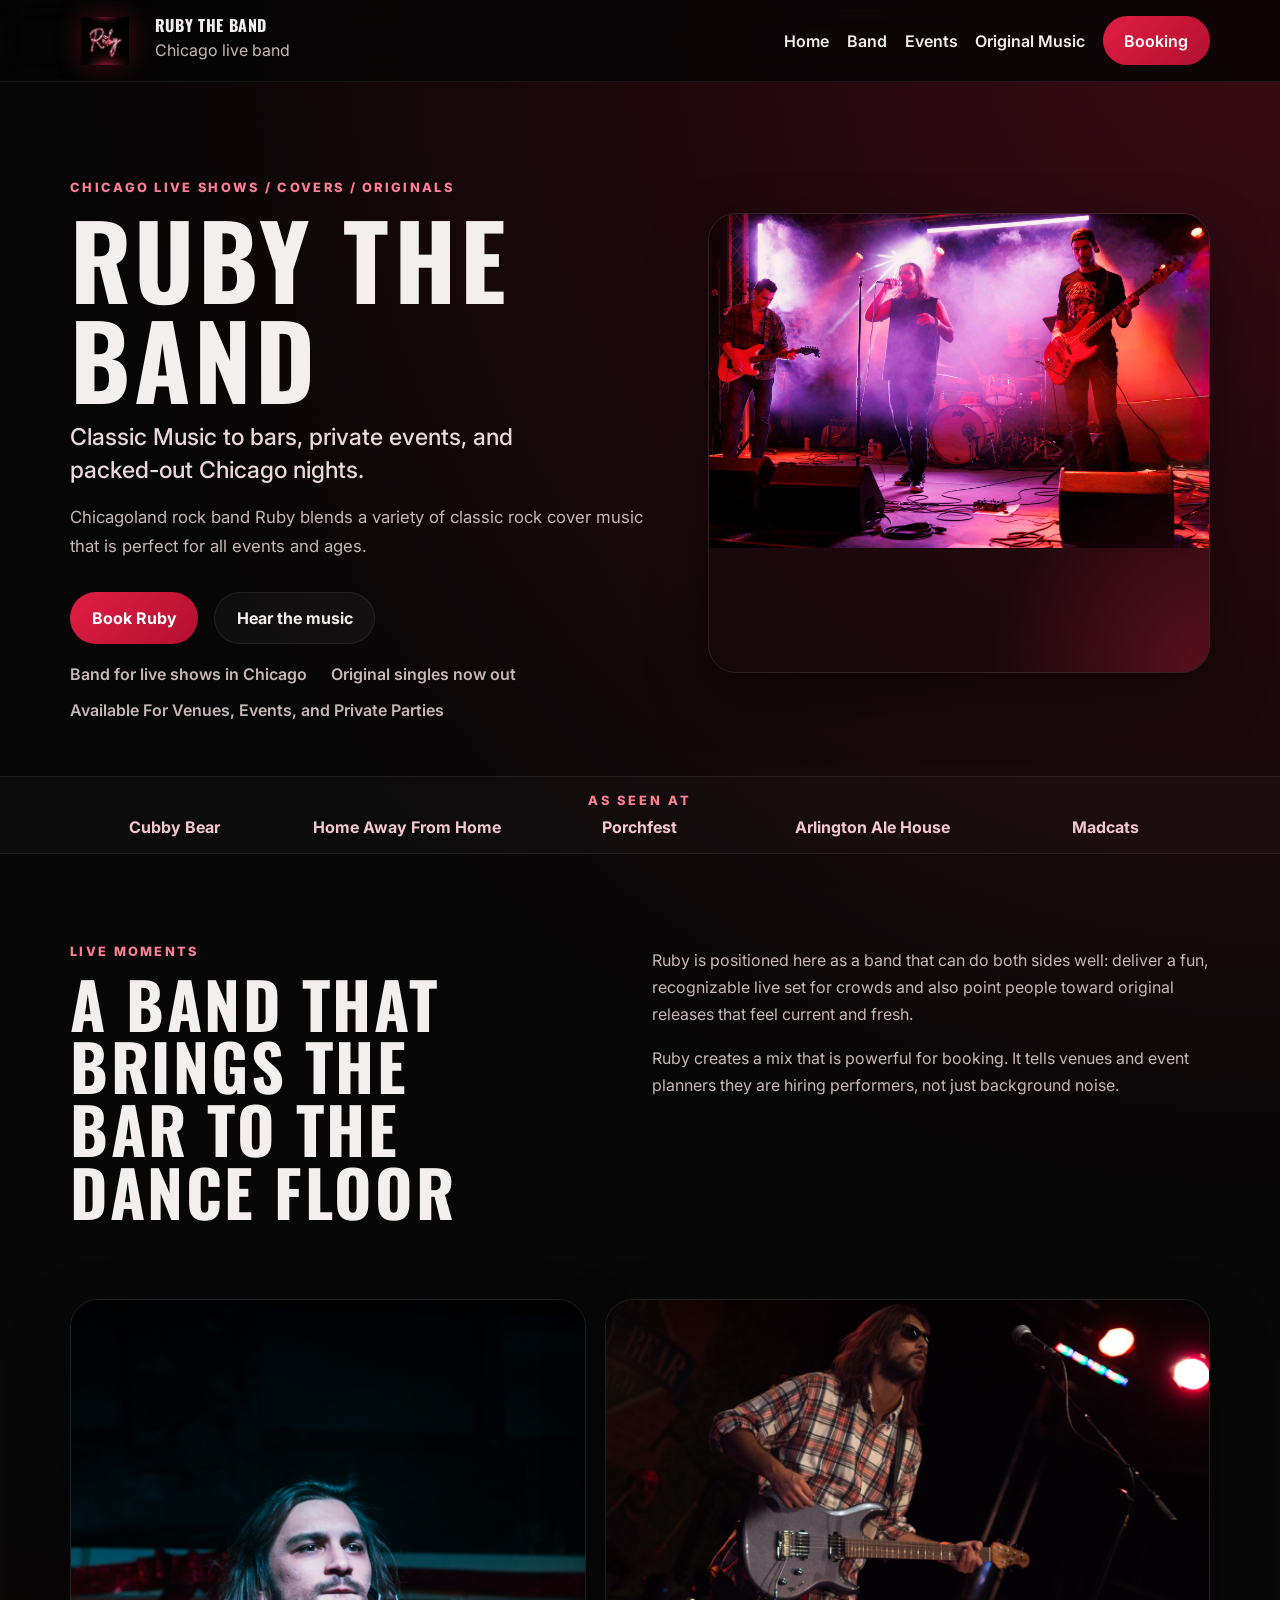
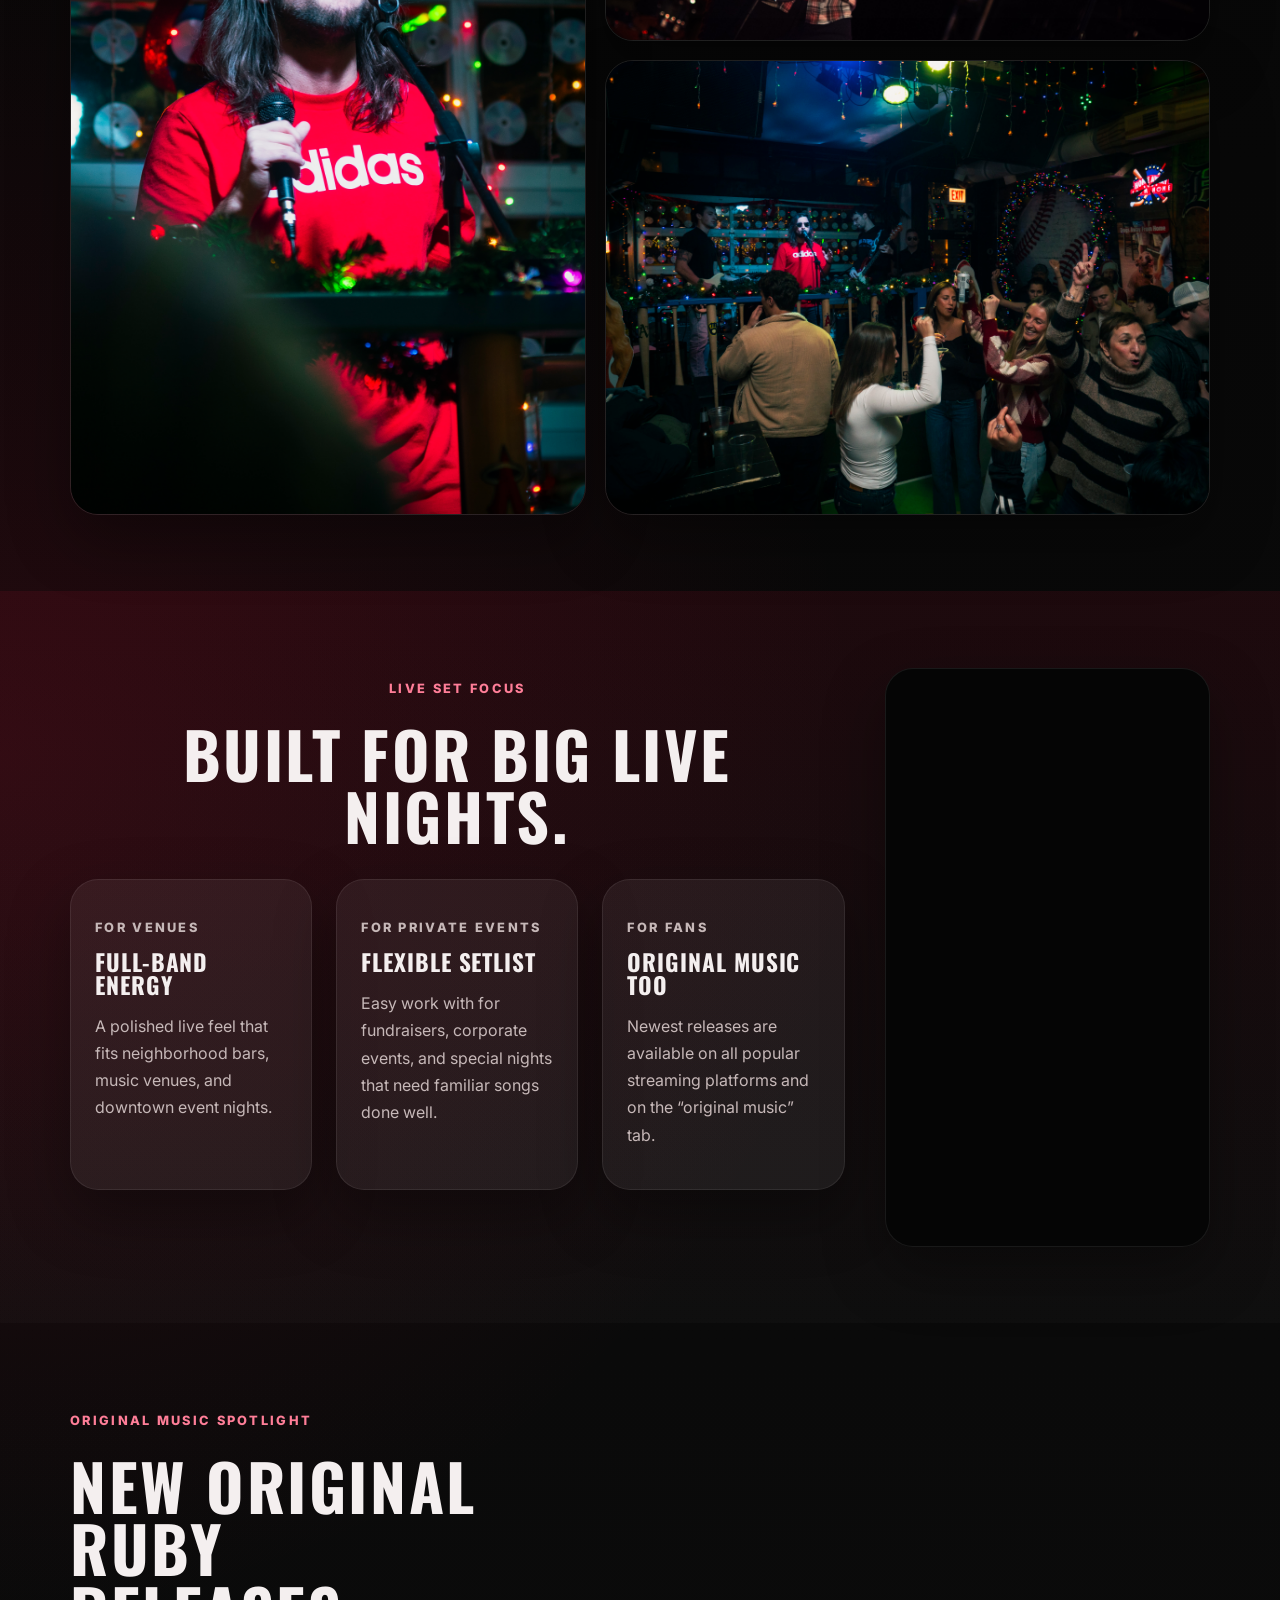
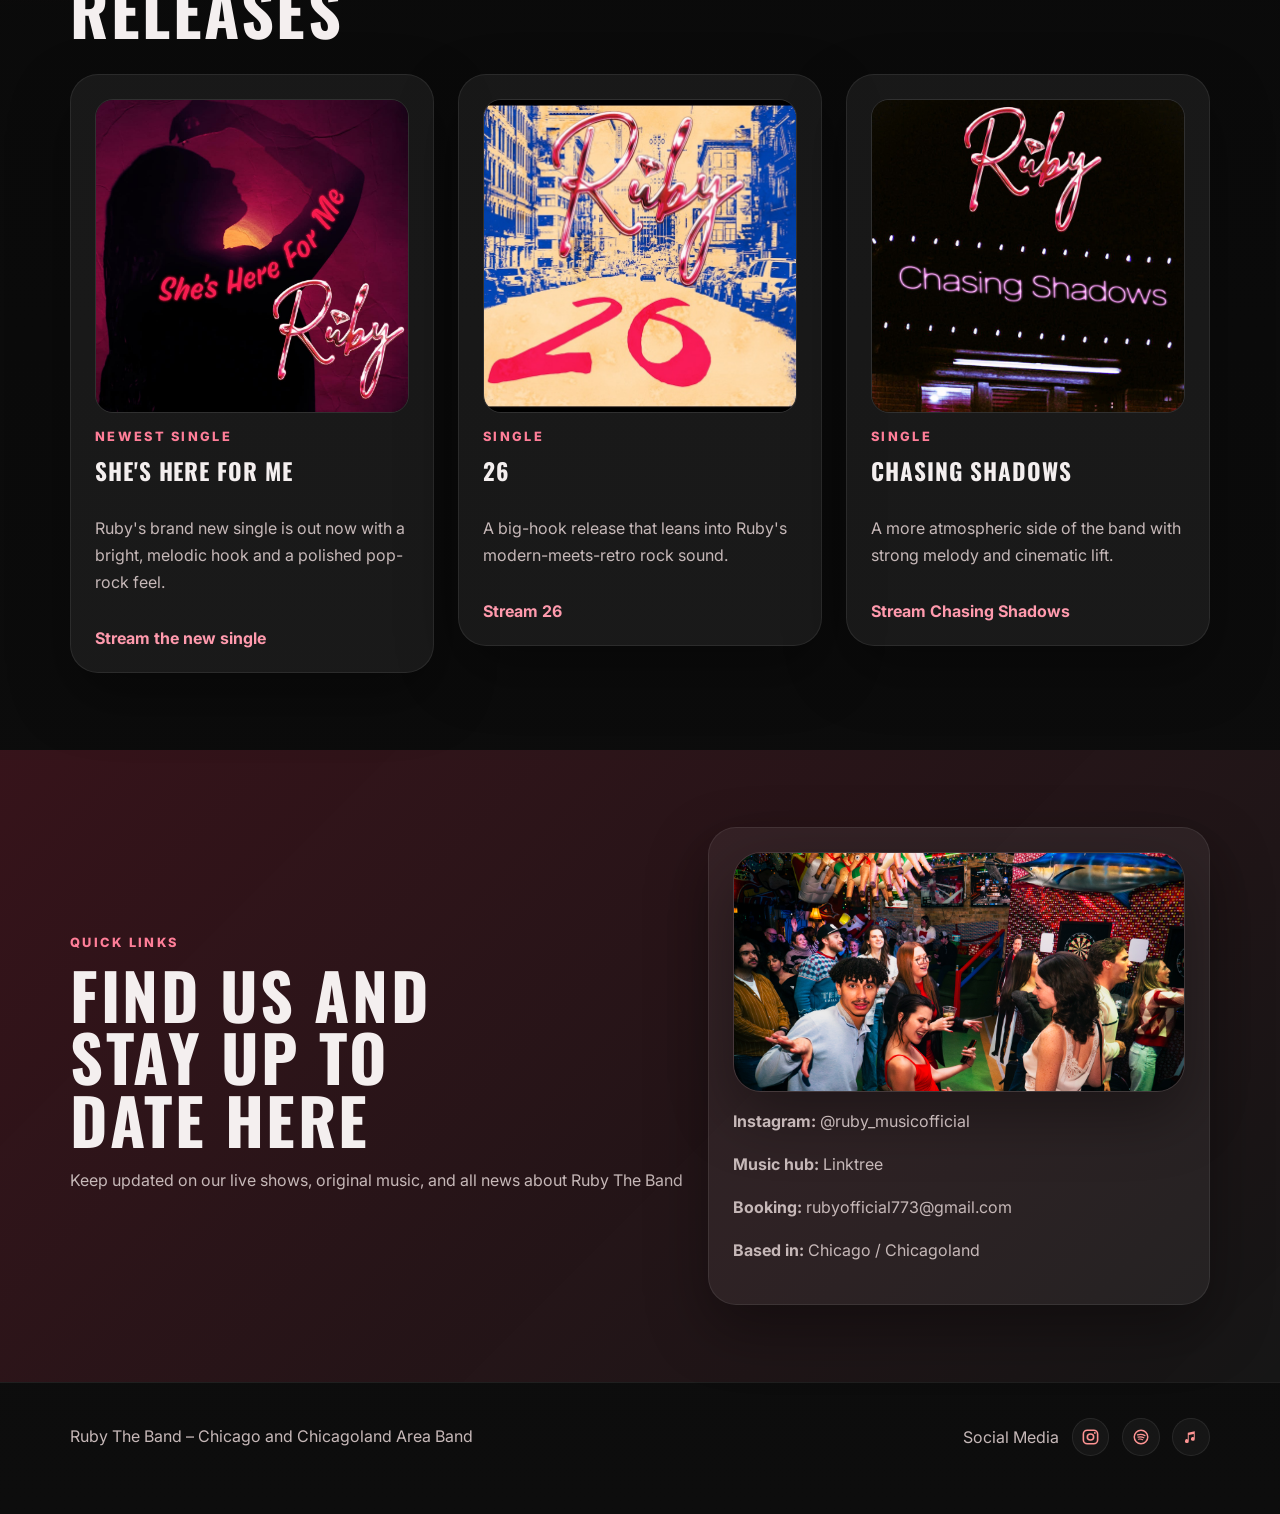
==== index.html @ 100ada88 "Add files via upload" ====
<!DOCTYPE html>
<html lang="en">
  <head>
    <meta charset="UTF-8" />
    <meta name="viewport" content="width=device-width, initial-scale=1.0" />
    <title>Ruby | Chicago Band + Original Music</title>
    <meta
      name="description"
      content="Ruby is a Chicagoland rock band bringing high-energy cover sets, original music, and live shows across Chicago."
    />
    <link rel="preconnect" href="https://fonts.googleapis.com" />
    <link rel="preconnect" href="https://fonts.gstatic.com" crossorigin />
    <link
      href="https://fonts.googleapis.com/css2?family=Oswald:wght@400;500;600;700&family=Inter:wght@400;500;600;700;800&display=swap"
      rel="stylesheet"
    />
    <link rel="stylesheet" href="styles.css" />
  </head>
  <body>
    <header class="site-header">
      <div class="container nav-wrap">
        <a class="brand" href="index.html">
          <img class="brand-logo" src="assets/ruby-neon-logo.jpg" alt="Ruby logo" />
          <span class="brand-copy">
            <strong>RUBY THE BAND</strong>
            <span>Chicago live band</span>
          </span>
        </a>
        <nav class="nav">
          <a href="index.html">Home</a>
          <a href="band.html">Band</a>
          <a href="events.html">Events</a>
          <a href="music.html">Original Music</a>
          <a class="nav-cta" href="booking.html">Booking</a>
        </nav>
      </div>
    </header>

    <main>
      <section class="hero">
        <div class="container hero-grid">
          <div class="hero-copy">
            <p class="eyebrow">Chicago live shows / covers / originals</p>
            <h1>Ruby The Band</h1>
            <p class="hero-subtitle">
              Classic Music to bars, private events, and packed-out Chicago nights.
            </p>
            <p class="hero-text">
              Chicagoland rock band Ruby blends a variety of classic rock cover
              music that is perfect for all events and ages.
            </p>
            <div class="hero-actions">
              <a class="button button-primary" href="booking.html">Book Ruby</a>
              <a class="button button-secondary" href="music.html">Hear the music</a>
            </div>
            <ul class="hero-points">
              <li>Band for live shows in Chicago</li>
              <li>Original singles now out</li>
              <li>Available For Venues, Events, and Private Parties</li>
            </ul>
          </div>

          <div class="hero-visual">
            <figure class="photo-frame glow-card hero-photo">
              <img
                class="crop-new-hero"
                src="assets/ruby-hero-live.jpg"
                alt="Ruby performing live under stage lights"
              />
            </figure>
          </div>
        </div>
      </section>

      <section class="venue-strip">
        <div class="container venue-strip-inner">
          <p class="venue-label">As Seen At</p>
          <div class="venue-items">
            <span>Cubby Bear</span>
            <span>Home Away From Home</span>
            <span>Porchfest</span>
            <span>Arlington Ale House</span>
            <span>Madcats</span>
          </div>
        </div>
      </section>

      <section class="section">
        <div class="container split-layout">
          <div>
            <p class="section-kicker">Live moments</p>
            <h2>A Band That Brings The Bar To The Dance Floor</h2>
          </div>
          <div class="body-copy">
            <p>
              Ruby is positioned here as a band that can do both sides well:
              deliver a fun, recognizable live set for crowds and also point
              people toward original releases that feel current and fresh.
            </p>
            <p>
              Ruby creates a mix that is powerful for booking. It tells venues
              and event planners they are hiring performers, not just background noise.
            </p>
          </div>
        </div>
      </section>

      <section class="section photo-story-section">
        <div class="container">
          <div class="photo-story-grid">
            <figure class="story-photo story-photo-tall">
              <img
                class="crop-george"
                src="assets/xmas-george-close.jpg"
                alt="George singing live on stage"
              />
            </figure>
            <figure class="story-photo story-photo-wide">
              <img
                class="crop-new-story-wide"
                src="assets/ruby-story-wide.jpg"
                alt="Ruby guitarist and vocalist during a live set"
              />
            </figure>
            <figure class="story-photo story-photo-square">
              <img
                class="crop-crowd"
                src="assets/xmas-crowd-wide.jpg"
                alt="Crowd gathered around a Ruby show"
              />
            </figure>
          </div>
        </div>
      </section>

      <section class="section section-dark">
        <div class="container live-set-layout">
          <div class="live-set-copy">
            <div class="section-heading section-heading-wide">
              <p class="section-kicker">Live set focus</p>
              <h2>Built for big live nights.</h2>
            </div>
            <div class="card-grid three-up">
              <article class="content-card dark-card">
                <p class="card-tag">For venues</p>
                <h3>Full-band energy</h3>
                <p>
                  A polished live feel that fits neighborhood bars, music venues,
                  and downtown event nights.
                </p>
              </article>
              <article class="content-card dark-card">
                <p class="card-tag">For private events</p>
                <h3>Flexible setlist</h3>
                <p>
                  Easy work with for fundraisers, corporate events, and special
                  nights that need familiar songs done well.
                </p>
              </article>
              <article class="content-card dark-card">
                <p class="card-tag">For fans</p>
                <h3>Original music too</h3>
                <p>
                  Newest releases are available on all popular streaming platforms
                  and on the “original music” tab.
                </p>
              </article>
            </div>
          </div>
          <div class="video-embed video-embed-vertical">
            <iframe
              src="https://www.youtube.com/embed/aYZAnVYAulM"
              title="Ruby live recap"
              loading="lazy"
              allow="accelerometer; autoplay; clipboard-write; encrypted-media; gyroscope; picture-in-picture; web-share"
              allowfullscreen
            ></iframe>
          </div>
        </div>
      </section>

      <section class="section">
        <div class="container">
          <div class="section-heading left">
            <p class="section-kicker">Original music spotlight</p>
            <h2>New Original Ruby Releases</h2>
          </div>
          <div class="music-highlight">
            <article class="release-card">
              <figure class="cover-thumb">
                <img src="assets/shes-here-for-me-cover.jpg" alt="She's Here For Me single cover art" />
              </figure>
              <span class="release-label">Newest single</span>
              <h3>She's Here For Me</h3>
              <p>
                Ruby's brand new single is out now with a bright, melodic hook
                and a polished pop-rock feel.
              </p>
              <a class="text-link" href="https://linktr.ee/ruby_musicofficial">Stream the new single</a>
            </article>
            <article class="release-card">
              <figure class="cover-thumb">
                <img src="assets/cover-26.jpg" alt="26 single cover art" />
              </figure>
              <span class="release-label">Single</span>
              <h3>26</h3>
              <p>
                A big-hook release that leans into Ruby's modern-meets-retro
                rock sound.
              </p>
              <a class="text-link" href="https://distrokid.com/hyperfollow/rubytheband/26">Stream 26</a>
            </article>
            <article class="release-card">
              <figure class="cover-thumb">
                <img src="assets/cover-chasing-shadows.jpg" alt="Chasing Shadows single cover art" />
              </figure>
              <span class="release-label">Single</span>
              <h3>Chasing Shadows</h3>
              <p>
                A more atmospheric side of the band with strong melody and
                cinematic lift.
              </p>
              <a class="text-link" href="https://distrokid.com/hyperfollow/rubytheband/chasing-shadows">Stream Chasing Shadows</a>
            </article>
          </div>
        </div>
      </section>

      <section class="section section-accent">
        <div class="container contact-panel">
          <div>
            <p class="section-kicker">Quick links</p>
            <h2>Find Us and Stay Up To Date Here</h2>
            <p class="body-copy">
              Keep updated on our live shows, original music, and all news about Ruby The Band
            </p>
          </div>
          <div class="contact-card">
            <figure class="booking-photo">
              <img
                class="crop-dancefloor"
                src="assets/xmas-dancefloor.jpg"
                alt="Audience dancing during a Ruby performance"
              />
            </figure>
            <p><strong>Instagram:</strong> <a href="https://www.instagram.com/ruby_musicofficial/">@ruby_musicofficial</a></p>
            <p><strong>Music hub:</strong> <a href="https://linktr.ee/ruby_musicofficial?utm_source=ig&utm_medium=social&utm_content=link_in_bio&fbclid=PAZXh0bgNhZW0CMTEAc3J0YwZhcHBfaWQPOTM2NjE5NzQzMzkyNDU5AAGn7eUY6UHFagSxosiYsjMJNR8XaRiUwUf61az2jb8xFYWE1bU_hHh9o83AXHU_aem_PAlkMFwTDPGG2K6bHQaBCQ">Linktree</a></p>
            <p><strong>Booking:</strong> <a href="mailto:rubyofficial773@gmail.com">rubyofficial773@gmail.com</a></p>
            <p><strong>Based in:</strong> Chicago / Chicagoland</p>
          </div>
        </div>
      </section>
    </main>

    <footer class="site-footer">
      <div class="container footer-wrap">
        <p>Ruby The Band – Chicago and Chicagoland Area Band</p>
        <div class="footer-actions">
          <span class="footer-label">Social Media</span>
          <div class="social-links" aria-label="Ruby social links">
            <a class="social-icon" href="https://www.instagram.com/ruby_musicofficial/" aria-label="Ruby on Instagram"><img src="assets/icon-instagram.svg" alt="" /></a>
            <a class="social-icon" href="https://open.spotify.com/artist/1HHAJYdMEJ4v4BZRn0Z1Zh?si=r0VMcbjvRiWYTQFVPjKRUA&nd=1&dlsi=e5f6a95f36f54944" aria-label="Ruby on Spotify"><img src="assets/icon-spotify.svg" alt="" /></a>
            <a class="social-icon" href="https://music.apple.com/us/artist/ruby-the-band/1880221664" aria-label="Ruby on Apple Music"><img src="assets/icon-apple-music.svg" alt="" /></a>
          </div>
        </div>
      </div>
    </footer>
  </body>
</html>
---- styles.css ----
:root {
  --bg: #090909;
  --bg-soft: #141414;
  --panel: rgba(255, 255, 255, 0.06);
  --panel-strong: rgba(255, 255, 255, 0.1);
  --text: #f4efef;
  --muted: #c6b8b8;
  --ruby: #b2102f;
  --ruby-bright: #e01d44;
  --line: rgba(255, 255, 255, 0.08);
  --shadow: 0 24px 60px rgba(0, 0, 0, 0.35);
  --radius-lg: 28px;
  --radius-md: 18px;
  --container: 1140px;
}

* {
  box-sizing: border-box;
}

html {
  scroll-behavior: smooth;
}

body {
  margin: 0;
  font-family: "Inter", sans-serif;
  color: var(--text);
  background:
    radial-gradient(circle at top right, rgba(224, 29, 68, 0.24), transparent 25%),
    radial-gradient(circle at left center, rgba(178, 16, 47, 0.16), transparent 32%),
    linear-gradient(180deg, #050505 0%, #0d0d0d 100%);
}

a {
  color: inherit;
  text-decoration: none;
}

.container {
  width: min(calc(100% - 2rem), var(--container));
  margin: 0 auto;
}

.site-header {
  position: sticky;
  top: 0;
  z-index: 10;
  backdrop-filter: blur(16px);
  background: rgba(5, 5, 5, 0.78);
  border-bottom: 1px solid var(--line);
}

.nav-wrap,
.footer-wrap,
.hero-grid,
.page-hero-grid,
.venue-strip-inner,
.venue-items,
.split-layout,
.card-grid,
.contact-panel,
.member-grid,
.booking-grid,
.release-grid,
.events-header,
.music-highlight {
  display: grid;
  gap: 1.5rem;
}

.nav-wrap {
  grid-template-columns: 1fr auto;
  align-items: center;
  padding: 1rem 0;
}

.brand {
  display: inline-flex;
  align-items: center;
  gap: 0.9rem;
}

.brand-logo {
  width: 4.4rem;
  height: 3rem;
  object-fit: contain;
  filter: drop-shadow(0 0 12px rgba(224, 29, 68, 0.3));
}

.brand-copy {
  display: inline-flex;
  flex-direction: column;
  line-height: 1;
  gap: 0.25rem;
}

.brand-copy strong,
h1,
h2,
h3 {
  font-family: "Oswald", sans-serif;
  text-transform: uppercase;
  letter-spacing: 0.04em;
}

.brand-copy span:last-child,
.hero-text,
.body-copy,
.content-card p,
.release-card p,
.release-panel p,
.member-card p,
.booking-card p,
.contact-card p,
.events-note,
.loading-note,
.event-time,
.event-card p,
.footer-wrap p {
  color: var(--muted);
  line-height: 1.7;
}

.nav {
  display: flex;
  align-items: center;
  gap: 1.1rem;
  flex-wrap: wrap;
  justify-content: flex-end;
}

.nav a {
  font-weight: 600;
}

.button,
.nav-cta {
  display: inline-flex;
  align-items: center;
  justify-content: center;
  padding: 0.92rem 1.35rem;
  border-radius: 999px;
  font-weight: 700;
}

.button-primary,
.nav-cta {
  background: linear-gradient(135deg, var(--ruby-bright), var(--ruby));
  color: white;
}

.button-secondary {
  border: 1px solid var(--line);
  background: rgba(255, 255, 255, 0.04);
}

.button-block {
  width: 100%;
}

.hero,
.page-hero {
  padding: 5.3rem 0 3.5rem;
}

.hero-grid {
  grid-template-columns: 1.1fr 0.9fr;
  align-items: center;
}

.page-hero-grid {
  grid-template-columns: 1fr 0.82fr;
  align-items: center;
}

.eyebrow,
.section-kicker,
.card-tag,
.release-label {
  text-transform: uppercase;
  letter-spacing: 0.18em;
  color: #ff7e98;
  font-weight: 800;
  font-size: 0.8rem;
}

h1,
h2,
h3 {
  margin: 0;
  line-height: 0.98;
}

h1 {
  font-size: clamp(3.5rem, 8vw, 6.7rem);
  max-width: 11ch;
}

h2 {
  font-size: clamp(2.4rem, 5vw, 4rem);
  max-width: 12ch;
}

h3 {
  font-size: 1.45rem;
}

.hero-text {
  max-width: 54ch;
  font-size: 1.05rem;
}

.hero-text.narrow {
  max-width: 45rem;
}

.hero-subtitle {
  margin: 0.8rem 0 0;
  max-width: 28rem;
  color: #e9d9dc;
  font-size: clamp(1.05rem, 2vw, 1.45rem);
  line-height: 1.4;
  text-transform: none;
  letter-spacing: 0;
  font-weight: 500;
}

.hero-actions,
.button-row {
  display: flex;
  gap: 1rem;
  flex-wrap: wrap;
  margin: 2rem 0 1.25rem;
}

.hero-points {
  list-style: none;
  padding: 0;
  margin: 0;
  display: flex;
  flex-wrap: wrap;
  gap: 1rem 1.5rem;
  color: var(--muted);
  font-weight: 600;
}

.hero-visual,
.glow-card,
.image-card,
.content-card,
.release-card,
.release-panel,
.video-placeholder,
.contact-card,
.member-card,
.booking-card,
.event-card,
.cover-art {
  border-radius: var(--radius-lg);
}

.image-card,
.video-placeholder,
.member-photo,
.cover-art {
  display: grid;
  place-items: center;
  text-align: center;
  background:
    linear-gradient(135deg, rgba(224, 29, 68, 0.28), rgba(255, 255, 255, 0.04)),
    rgba(255, 255, 255, 0.05);
  border: 1px solid rgba(255, 255, 255, 0.1);
  box-shadow: var(--shadow);
}

.glow-card {
  min-height: 460px;
  position: relative;
  overflow: hidden;
}

.glow-card::before {
  content: "";
  position: absolute;
  inset: 0;
  background:
    linear-gradient(160deg, rgba(224, 29, 68, 0.1), transparent 40%),
    radial-gradient(circle at bottom right, rgba(224, 29, 68, 0.3), transparent 32%);
}

.image-card p,
.video-placeholder p,
.member-photo,
.cover-art {
  font-family: "Oswald", sans-serif;
  font-size: 1.5rem;
  text-transform: uppercase;
  letter-spacing: 0.08em;
}

.image-card span,
.video-placeholder span {
  color: var(--muted);
}

.photo-frame,
.page-photo-banner,
.photo-panel,
.booking-photo,
.story-photo {
  margin: 0;
  overflow: hidden;
  border-radius: var(--radius-lg);
  border: 1px solid rgba(255, 255, 255, 0.1);
  box-shadow: var(--shadow);
}

.photo-frame img,
.page-photo-banner img,
.photo-panel img,
.booking-photo img,
.story-photo img,
.member-photo img,
.cover-art img {
  display: block;
  width: 100%;
  height: 100%;
  object-fit: cover;
}

.page-photo-banner {
  margin-top: 2rem;
  max-height: 420px;
}

.hero-photo img {
  object-position: center 28%;
}

.crop-new-hero {
  object-position: center 45%;
}

.page-hero-photo {
  min-height: 390px;
}

.crop-events-hero {
  object-position: center 46%;
}

.crop-music-hero {
  object-position: center 45%;
}

.venue-strip {
  border-top: 1px solid var(--line);
  border-bottom: 1px solid var(--line);
  background: rgba(255, 255, 255, 0.02);
}

.venue-strip-inner {
  padding: 1rem 0;
  gap: 0.6rem;
}

.venue-label {
  margin: 0;
  text-align: center;
  text-transform: uppercase;
  letter-spacing: 0.22em;
  color: #ff7e98;
  font-size: 0.8rem;
  font-weight: 800;
}

.venue-items {
  grid-template-columns: repeat(5, 1fr);
  text-align: center;
  color: #f2c7cf;
  font-weight: 700;
}

.section {
  padding: 4.8rem 0;
}

.photo-story-section {
  padding-top: 0;
}

.split-layout {
  grid-template-columns: 1fr 1fr;
  align-items: start;
}

.section-dark {
  background: linear-gradient(180deg, rgba(178, 16, 47, 0.12), rgba(255, 255, 255, 0.02));
}

.section-accent {
  background:
    linear-gradient(135deg, rgba(224, 29, 68, 0.18), rgba(255, 255, 255, 0.02)),
    #111;
}

.section-heading {
  display: grid;
  gap: 0.8rem;
  margin-bottom: 2rem;
  justify-items: center;
  text-align: center;
}

.section-heading.left {
  justify-items: start;
  text-align: left;
}

.section-heading-wide h2 {
  max-width: none;
}

.content-card,
.release-card,
.release-panel,
.contact-card,
.member-card,
.booking-card,
.event-card {
  background: var(--panel);
  border: 1px solid var(--line);
  box-shadow: var(--shadow);
  padding: 1.5rem;
}

.three-up {
  grid-template-columns: repeat(3, minmax(0, 1fr));
}

.music-highlight,
.booking-grid {
  grid-template-columns: 1fr 1fr;
  align-items: start;
}

.release-card,
.release-panel {
  display: grid;
  gap: 1rem;
}

.music-highlight {
  grid-template-columns: repeat(3, minmax(0, 1fr));
}

.photo-story-grid {
  display: grid;
  grid-template-columns: 0.92fr 1.08fr;
  gap: 1.2rem;
}

.story-photo-tall {
  grid-row: span 2;
  min-height: 640px;
}

.story-photo-wide {
  min-height: 300px;
}

.story-photo-square {
  min-height: 320px;
}

.video-placeholder {
  min-height: 100%;
  padding: 2rem;
}

.video-placeholder.large {
  min-height: 300px;
}

.text-link {
  color: #ff9aad;
  font-weight: 700;
}

.member-social {
  align-self: start;
}

.cover-thumb {
  margin: 0;
  overflow: hidden;
  border-radius: var(--radius-md);
  border: 1px solid rgba(255, 255, 255, 0.1);
}

.cover-thumb img {
  display: block;
  width: 100%;
  aspect-ratio: 1 / 1;
  object-fit: cover;
}

.crop-george {
  object-position: center 18%;
}

.crop-band {
  object-position: center 42%;
}

.crop-crowd {
  object-position: center 46%;
}

.crop-dancefloor {
  object-position: center 54%;
}

.crop-new-story-wide {
  object-position: center 42%;
}

.crop-new-band-banner {
  object-position: center 45%;
}

.crop-new-music-video {
  object-position: center 44%;
}

.crop-new-booking {
  object-position: center 48%;
}

.contact-panel {
  grid-template-columns: 1.1fr 0.9fr;
  align-items: center;
}

.member-grid {
  grid-template-columns: repeat(3, minmax(0, 1fr));
}

.member-card {
  display: grid;
  gap: 1rem;
}

.member-photo {
  aspect-ratio: 4 / 3;
  min-height: auto;
  color: white;
  overflow: hidden;
}

.member-photo img {
  object-position: center 22%;
}

.member-card-ani .member-photo img {
  object-position: center 38%;
}

.member-photo span {
  padding: 1rem;
}

.member-role {
  margin: 0;
  color: #ff9aad;
  font-weight: 700;
}

.additional-player-card {
  align-content: start;
  gap: 0.75rem;
}

.release-grid {
  grid-template-columns: 1fr;
}

.release-panel {
  grid-template-columns: 220px 1fr;
  align-items: center;
}

.cover-art {
  min-height: 220px;
  color: white;
  overflow: hidden;
}

.booking-photo {
  margin-bottom: 1rem;
  max-height: 240px;
}

.media-layout {
  align-items: center;
}

.events-header {
  grid-template-columns: 1fr auto;
  align-items: center;
  margin-bottom: 1.75rem;
}

.events-list {
  display: grid;
  gap: 1rem;
}

.event-card {
  display: grid;
  grid-template-columns: 180px 1fr auto;
  align-items: center;
  gap: 1.25rem;
}

.event-date {
  display: inline-flex;
  flex-direction: column;
  gap: 0.2rem;
  padding: 1rem;
  border-radius: var(--radius-md);
  background: linear-gradient(135deg, rgba(224, 29, 68, 0.18), rgba(255, 255, 255, 0.04));
  border: 1px solid var(--line);
  text-align: center;
}

.event-date strong {
  font-family: "Oswald", sans-serif;
  font-size: 2rem;
}

.event-meta h3 {
  margin-bottom: 0.35rem;
}

.event-time {
  margin: 0.2rem 0;
  font-weight: 800;
  color: #f2c7cf;
}

.loading-note {
  margin: 0;
}

[hidden] {
  display: none !important;
}

.booking-copy {
  display: grid;
  gap: 1rem;
}

.check-grid {
  display: grid;
  grid-template-columns: repeat(2, minmax(0, 1fr));
  gap: 0.9rem;
}

.check-grid p {
  margin: 0;
  padding: 1rem 1.1rem;
  border-radius: var(--radius-md);
  background: rgba(255, 255, 255, 0.04);
  border: 1px solid var(--line);
}

.site-footer {
  border-top: 1px solid var(--line);
  padding: 1.5rem 0 3rem;
}

.footer-wrap {
  grid-template-columns: 1fr auto;
  align-items: center;
}

.footer-actions,
.social-links {
  display: flex;
  align-items: center;
  gap: 0.8rem;
}

.footer-actions {
  justify-content: flex-end;
  flex-wrap: wrap;
}

.footer-label {
  color: var(--muted);
}

.live-set-layout {
  display: grid;
  grid-template-columns: minmax(0, 1fr) minmax(220px, 0.42fr);
  gap: 2.5rem;
  align-items: start;
}

.live-set-copy {
  min-width: 0;
}

.video-embed {
  overflow: hidden;
  border: 1px solid var(--line);
  border-radius: var(--radius-lg);
  background: #050505;
  box-shadow: var(--shadow);
}

.video-embed-vertical {
  width: min(100%, 330px);
  aspect-ratio: 9 / 16;
  justify-self: end;
}

.video-embed iframe {
  display: block;
  width: 100%;
  height: 100%;
  border: 0;
}

.social-icon {
  display: inline-grid;
  place-items: center;
  width: 2.35rem;
  height: 2.35rem;
  border: 1px solid var(--line);
  border-radius: 999px;
  background: rgba(255, 255, 255, 0.04);
  color: #ff9aad;
}

.social-icon img {
  width: 1.15rem;
  height: 1.15rem;
  filter: invert(78%) sepia(26%) saturate(1700%) hue-rotate(302deg) brightness(103%) contrast(102%);
}

@media (max-width: 1024px) {
  .hero-grid,
  .page-hero-grid,
  .split-layout,
  .live-set-layout,
  .three-up,
  .music-highlight,
  .photo-story-grid,
  .contact-panel,
  .member-grid,
  .booking-grid,
  .event-card,
  .release-panel,
  .events-header {
    grid-template-columns: 1fr;
  }
}

@media (max-width: 900px) {
  .nav-wrap,
  .footer-wrap,
  .venue-items {
    grid-template-columns: 1fr;
  }

  .nav {
    justify-content: flex-start;
  }

  h1,
  h2 {
    max-width: none;
  }
}

@media (max-width: 640px) {
  .hero,
  .page-hero,
  .section {
    padding: 3.7rem 0;
  }

  .story-photo-tall,
  .story-photo-wide,
  .story-photo-square {
    min-height: 280px;
  }

  h1 {
    font-size: 3rem;
  }

  h2 {
    font-size: 2.4rem;
  }

  .check-grid {
    grid-template-columns: 1fr;
  }

  .video-embed-vertical {
    justify-self: start;
  }
}
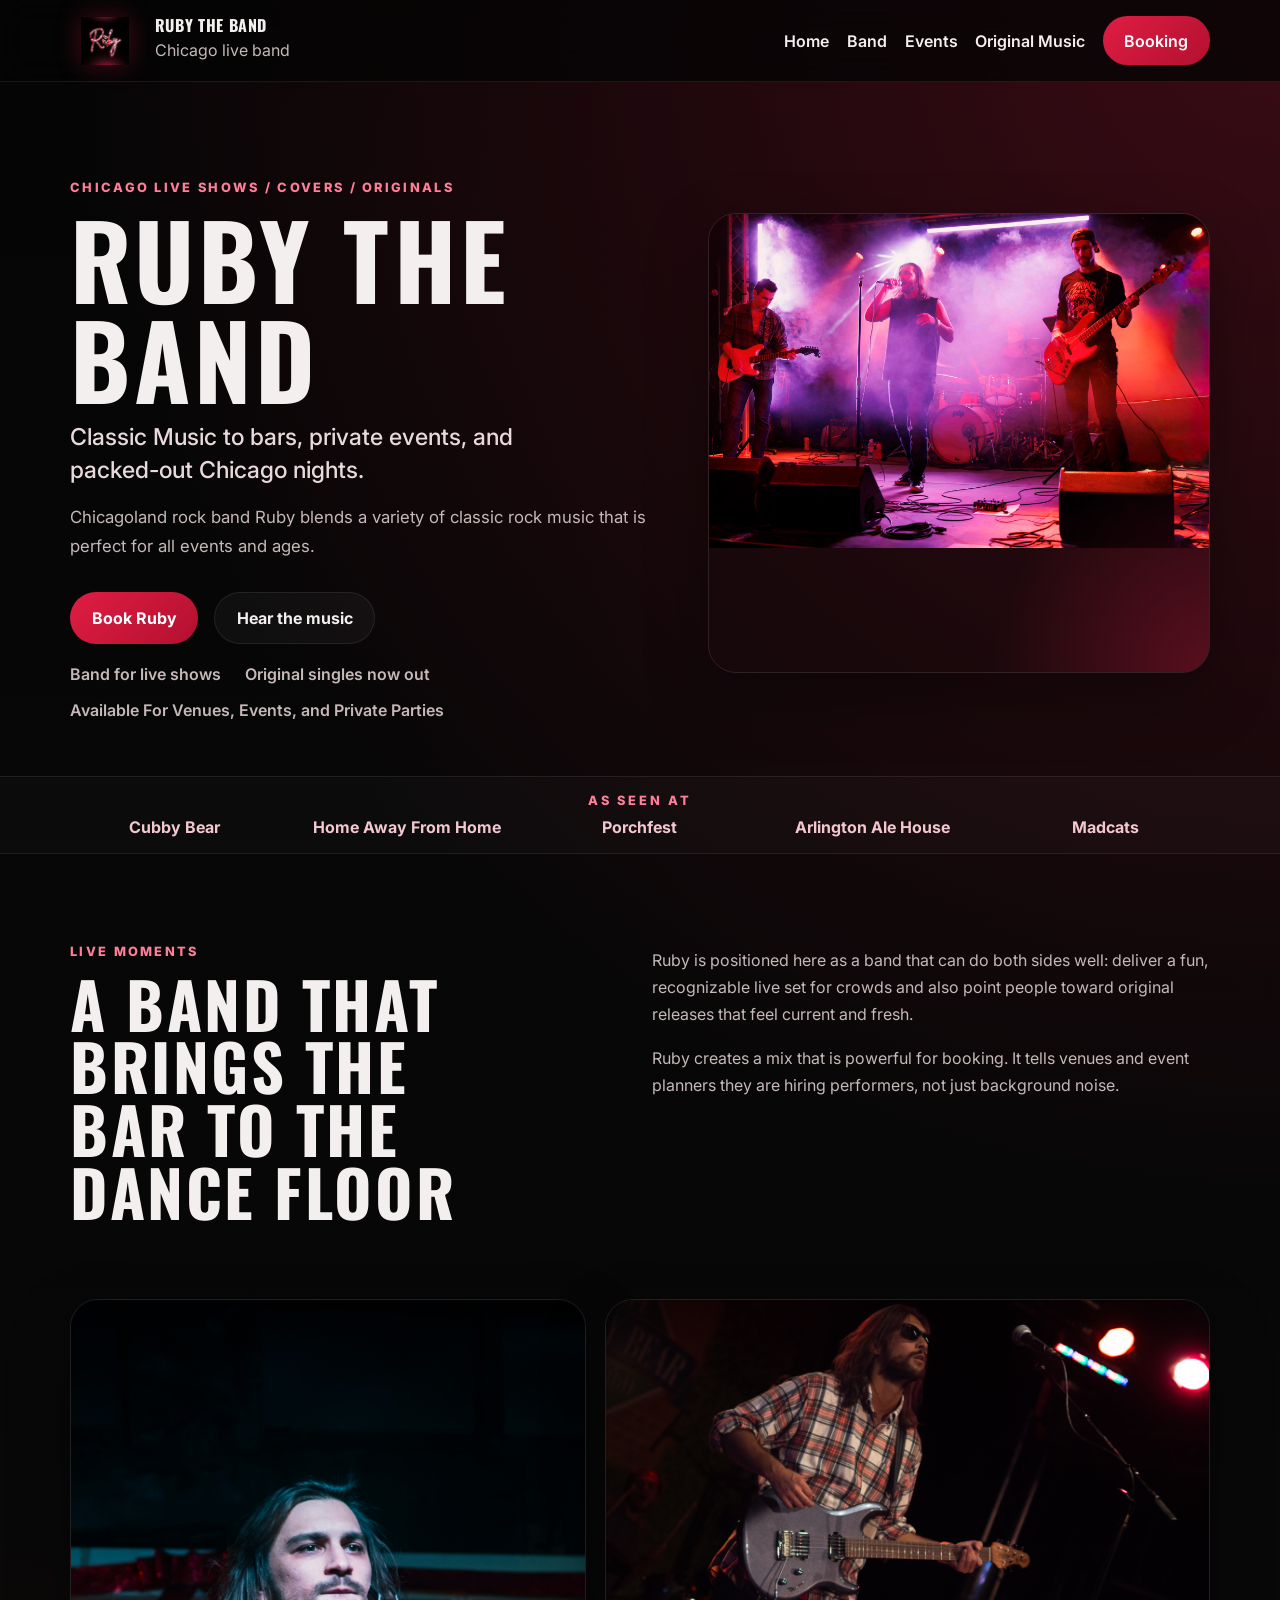
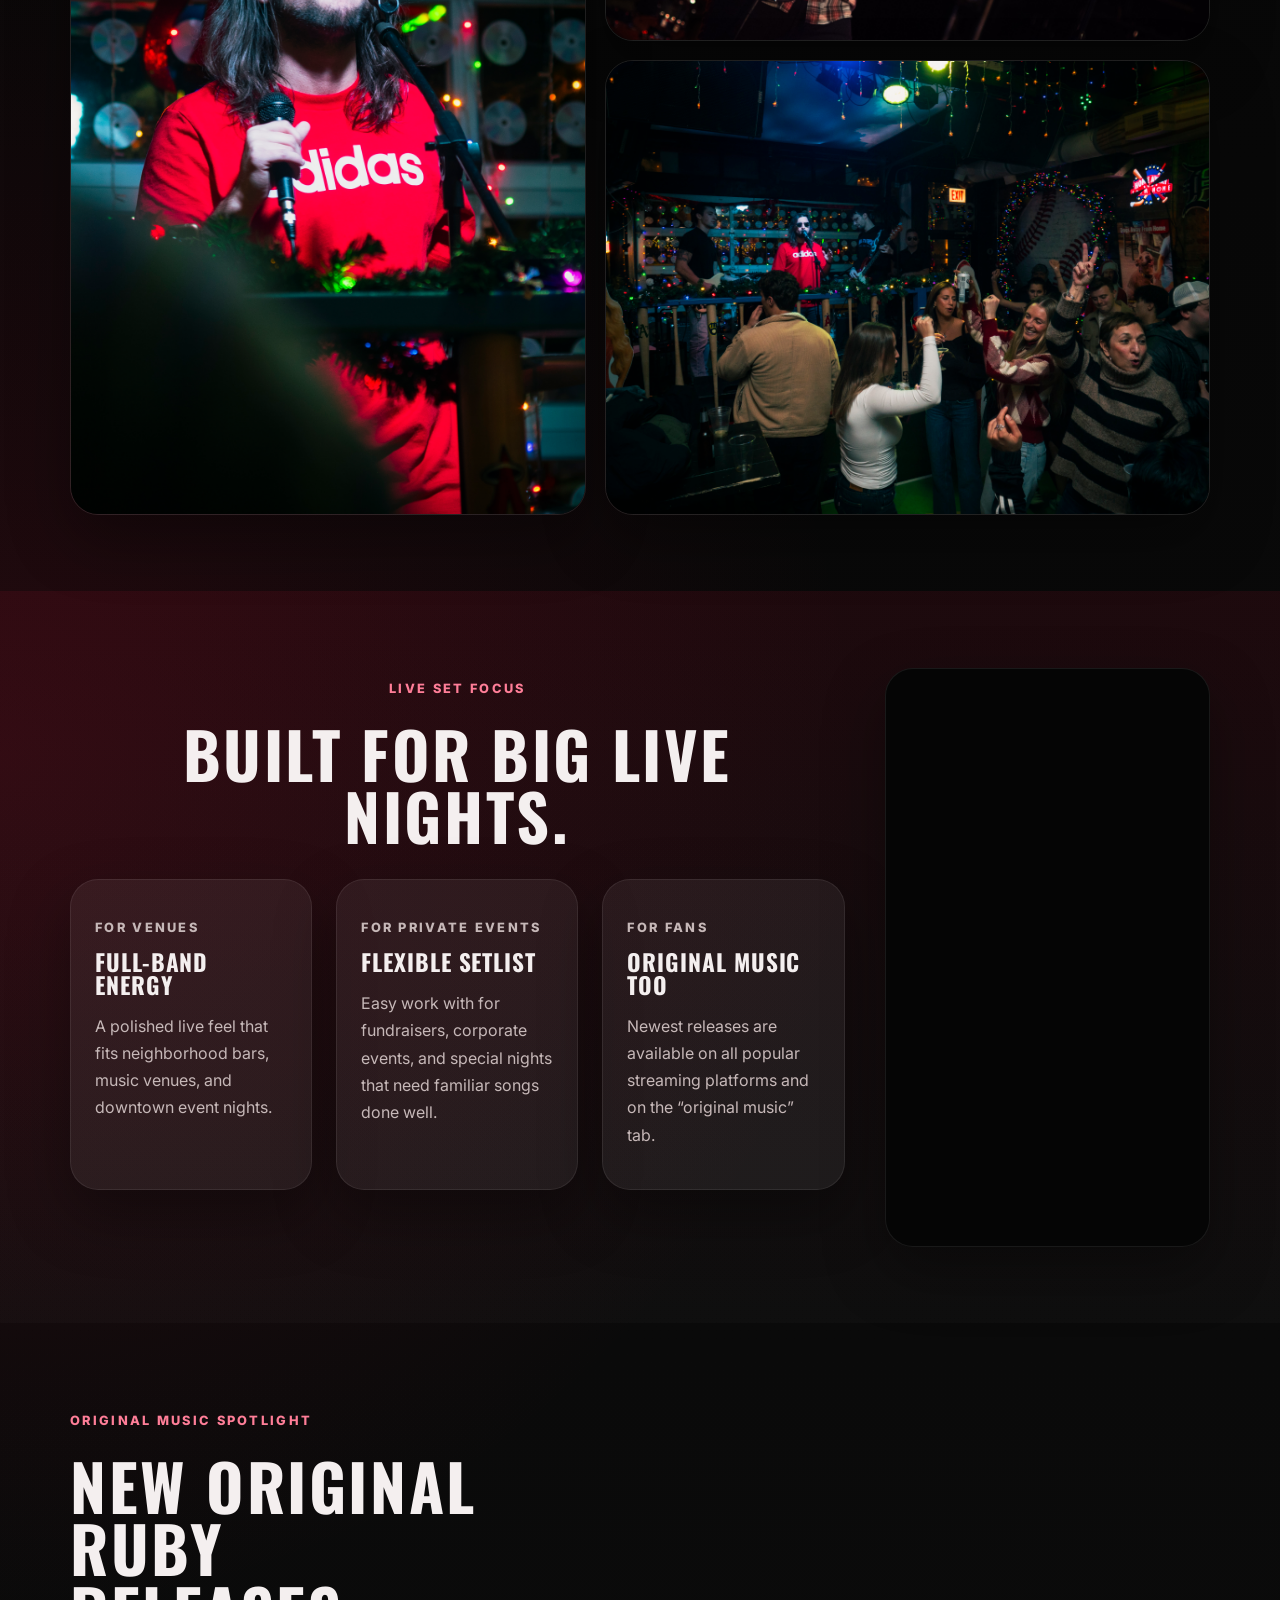
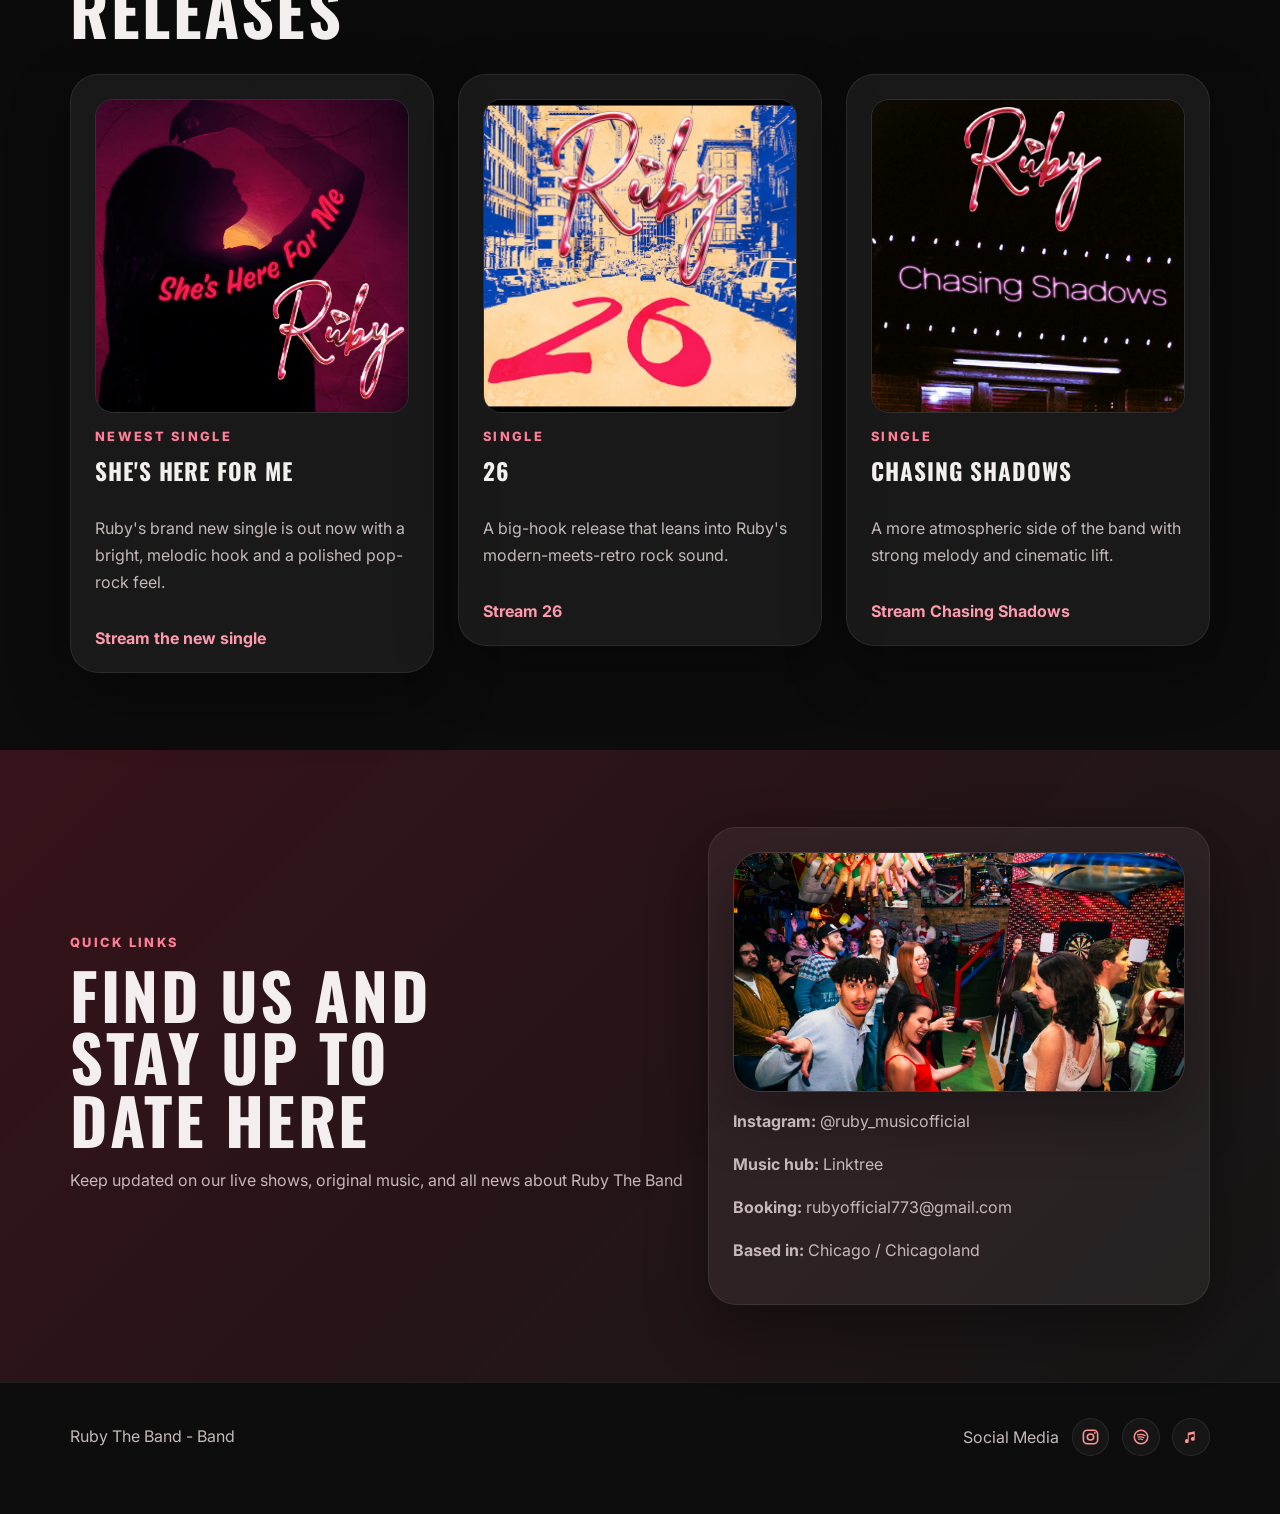
==== commit e7274f80: "Add files via upload" ====
--- a/index.html
+++ b/index.html
@@ -3,7 +3,7 @@
   <head>
     <meta charset="UTF-8" />
     <meta name="viewport" content="width=device-width, initial-scale=1.0" />
-    <title>Ruby | Chicago Band + Original Music</title>
+    <title>Ruby | Band + Original Music</title>
     <meta
       name="description"
       content="Ruby is a Chicagoland rock band bringing high-energy cover sets, original music, and live shows across Chicago."
@@ -46,7 +46,7 @@
               Classic Music to bars, private events, and packed-out Chicago nights.
             </p>
             <p class="hero-text">
-              Chicagoland rock band Ruby blends a variety of classic rock cover
+              Chicagoland rock band Ruby blends a variety of classic rock
               music that is perfect for all events and ages.
             </p>
             <div class="hero-actions">
@@ -54,7 +54,7 @@
               <a class="button button-secondary" href="music.html">Hear the music</a>
             </div>
             <ul class="hero-points">
-              <li>Band for live shows in Chicago</li>
+              <li>Band for live shows</li>
               <li>Original singles now out</li>
               <li>Available For Venues, Events, and Private Parties</li>
             </ul>
@@ -254,7 +254,7 @@
 
     <footer class="site-footer">
       <div class="container footer-wrap">
-        <p>Ruby The Band – Chicago and Chicagoland Area Band</p>
+        <p>Ruby The Band - Band</p>
         <div class="footer-actions">
           <span class="footer-label">Social Media</span>
           <div class="social-links" aria-label="Ruby social links">
--- a/styles.css
+++ b/styles.css
@@ -260,6 +260,25 @@
   border-radius: var(--radius-lg);
 }
 
+.booking-card-title {
+  margin: 0 0 1rem;
+  font-family: "Oswald", sans-serif;
+  font-size: clamp(2rem, 4vw, 3.35rem);
+  line-height: 0.95;
+  text-transform: uppercase;
+}
+
+.booking-link {
+  color: #4db7ff;
+  font-weight: 800;
+  text-decoration: underline;
+  text-underline-offset: 0.18em;
+}
+
+.booking-link:hover {
+  color: #8fd3ff;
+}
+
 .image-card,
 .video-placeholder,
 .member-photo,
@@ -564,7 +583,7 @@
 }
 
 .member-card-ani .member-photo img {
-  object-position: center 38%;
+  object-position: center 62%;
 }
 
 .member-photo span {
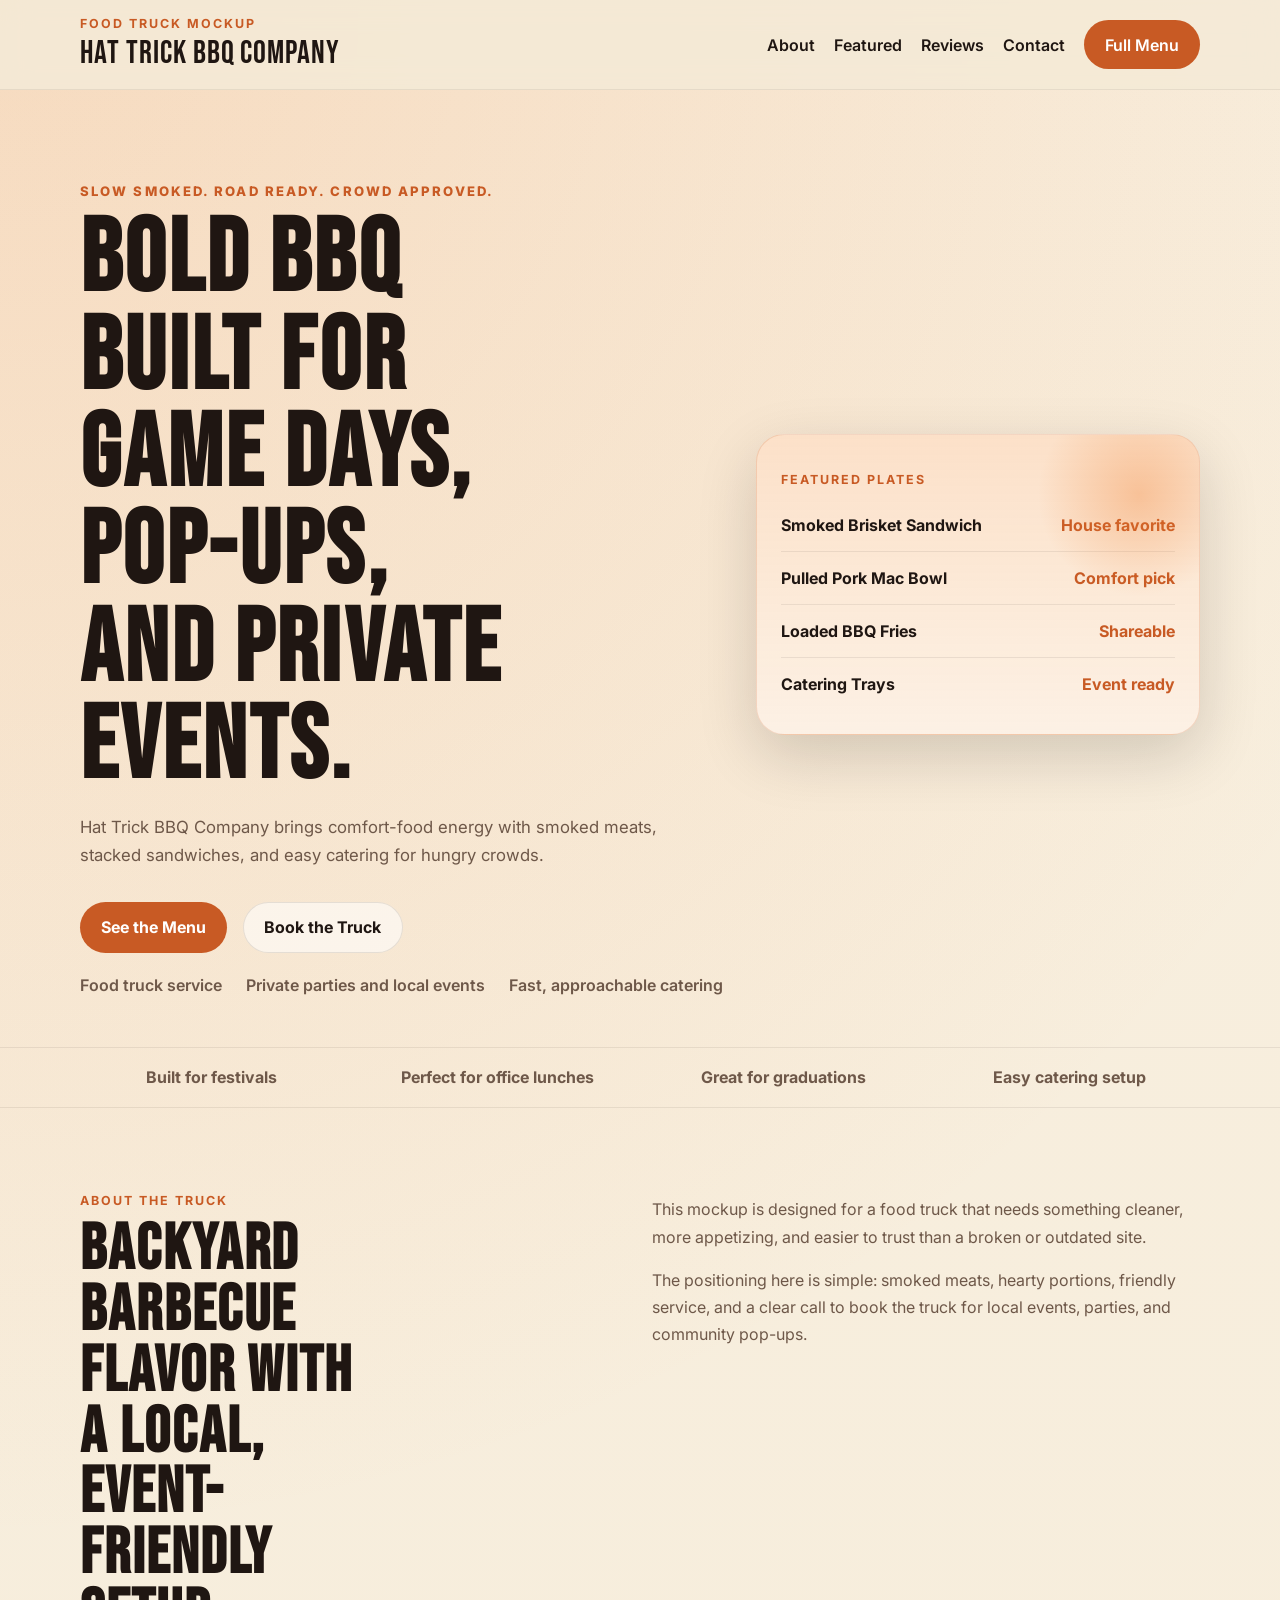
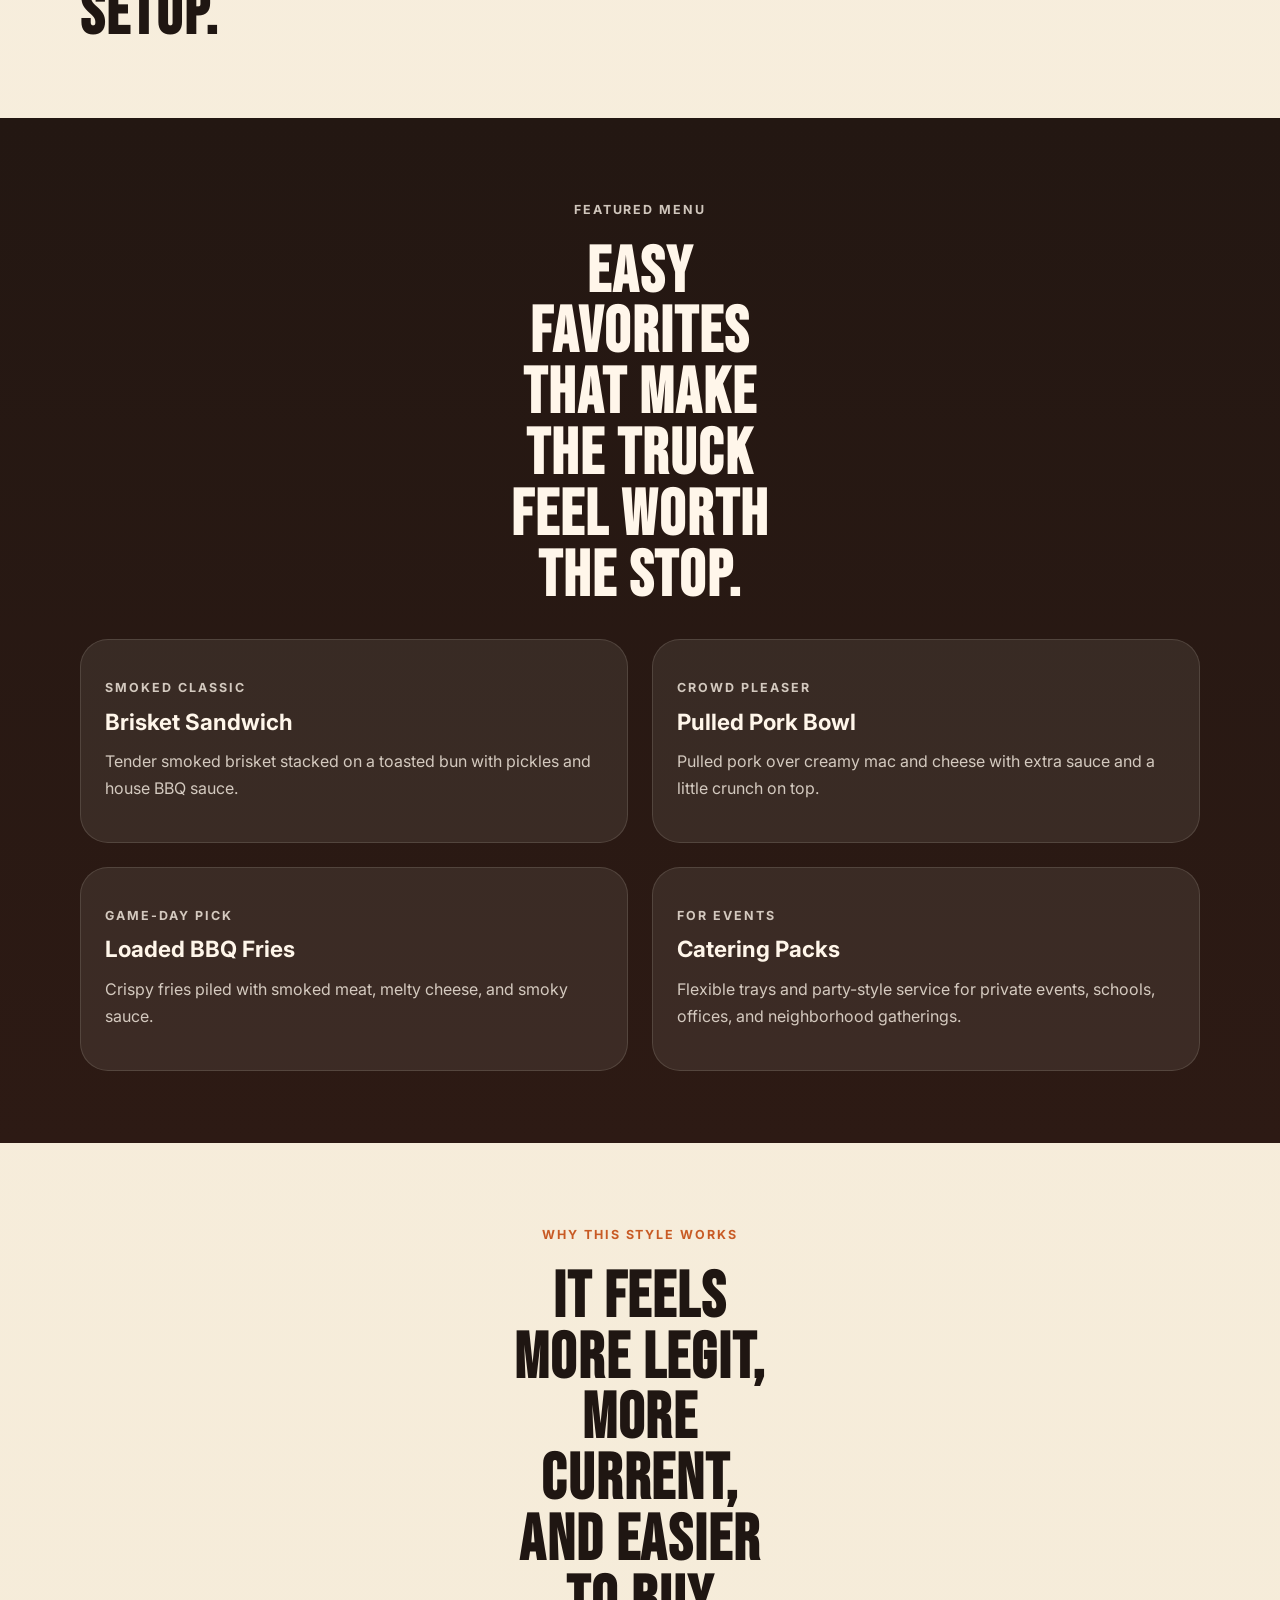
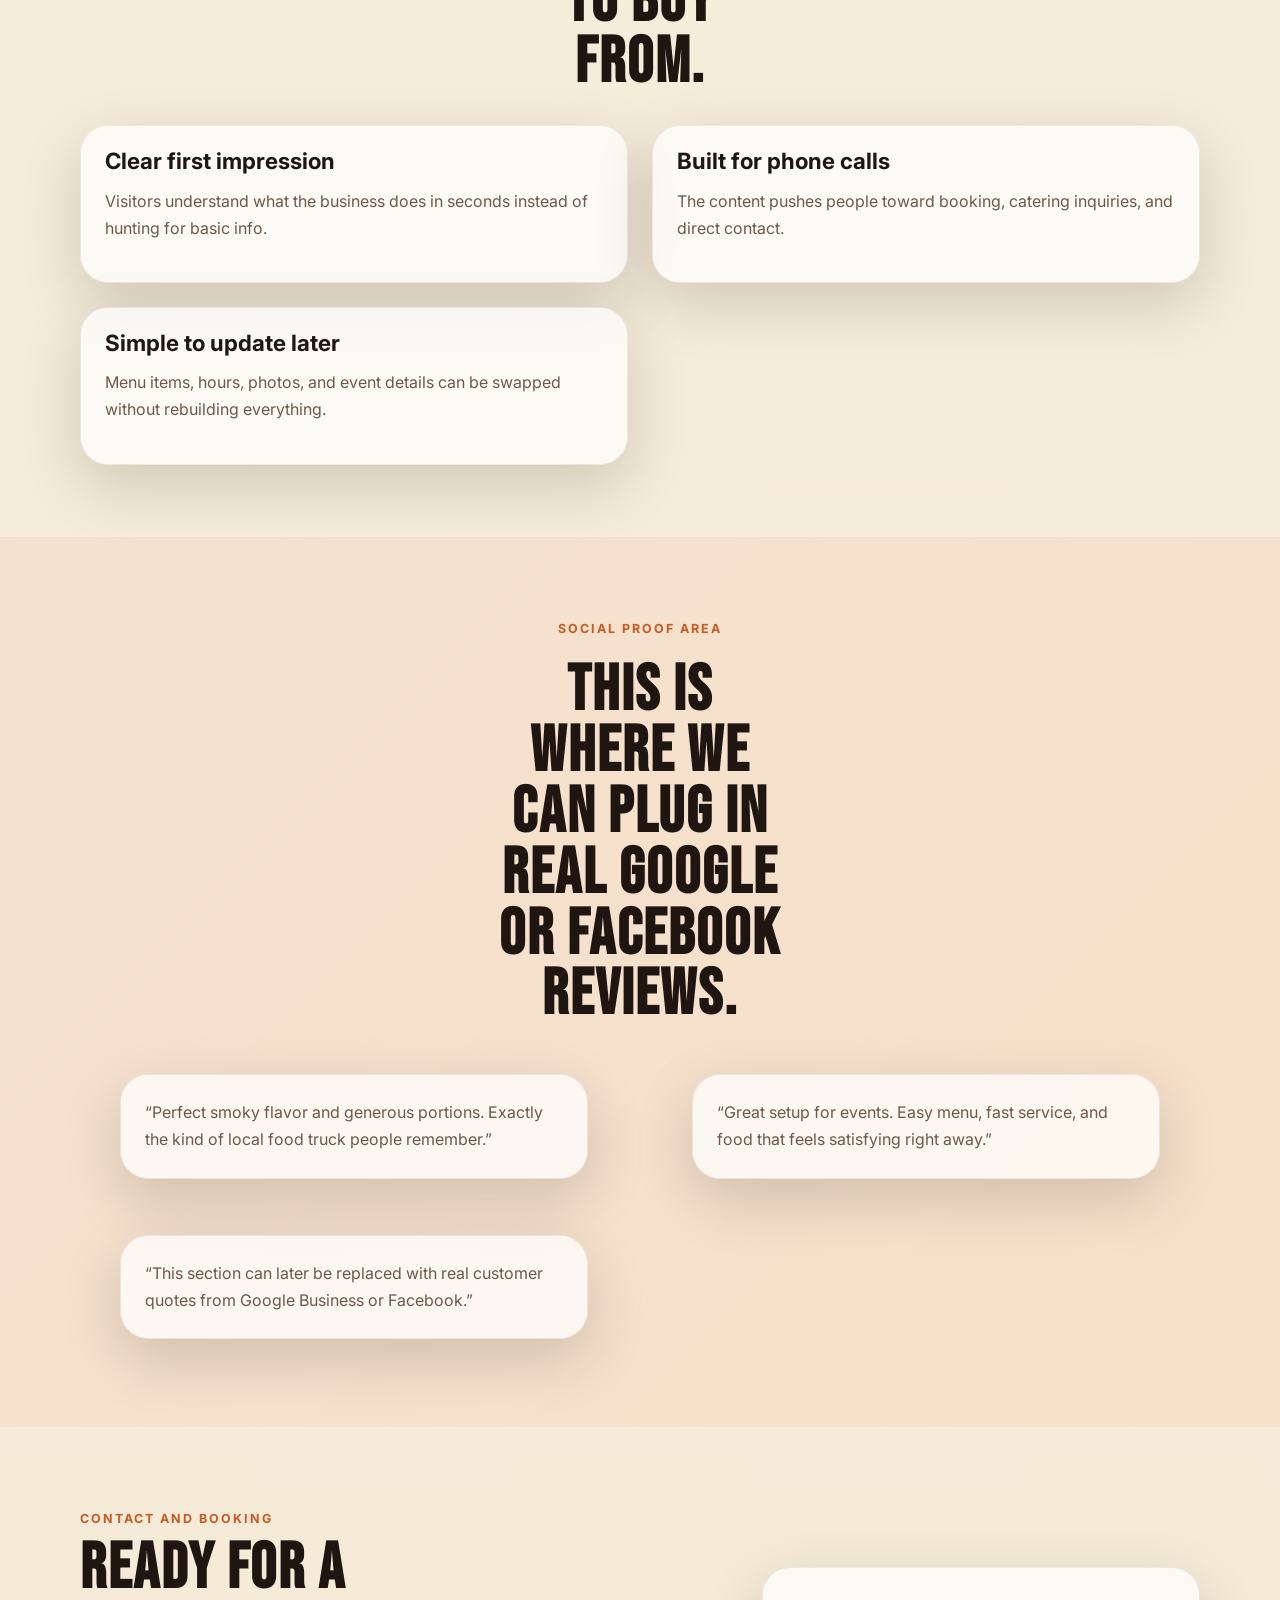
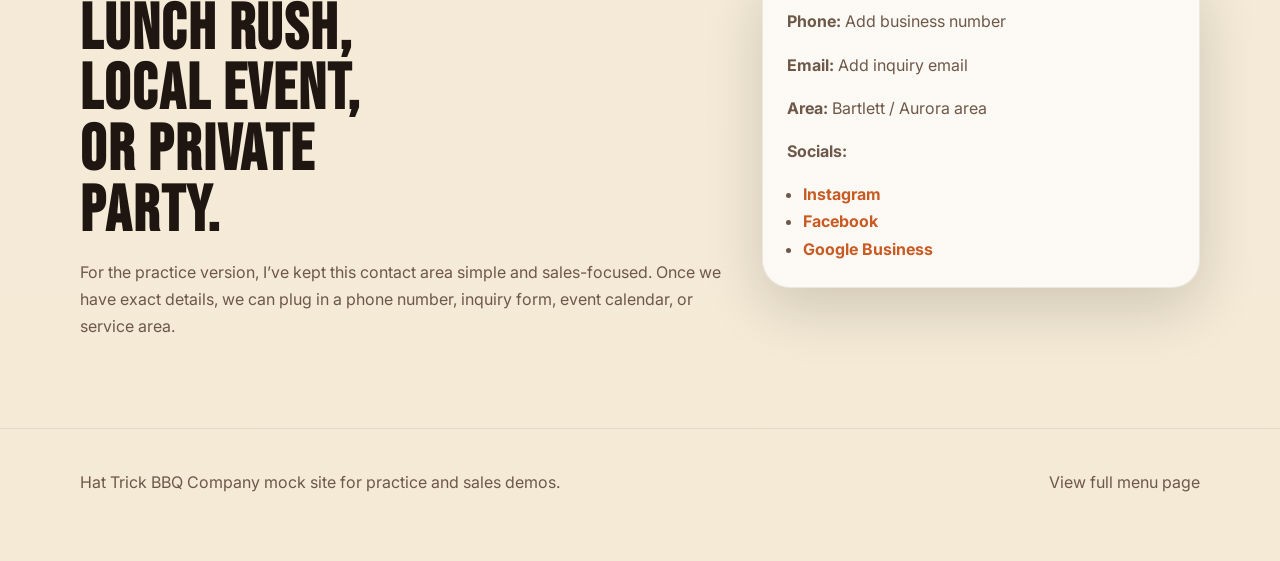
==== commit 83f922c2: "Add files via upload" ====
--- a/index.html
+++ b/index.html
@@ -3,15 +3,15 @@
   <head>
     <meta charset="UTF-8" />
     <meta name="viewport" content="width=device-width, initial-scale=1.0" />
-    <title>Ruby | Band + Original Music</title>
+    <title>Hat Trick BBQ Company</title>
     <meta
       name="description"
-      content="Ruby is a Chicagoland rock band bringing high-energy cover sets, original music, and live shows across Chicago."
+      content="A bold mock website for Hat Trick BBQ Company featuring smoked meats, food truck catering, and event-ready barbecue."
     />
     <link rel="preconnect" href="https://fonts.googleapis.com" />
     <link rel="preconnect" href="https://fonts.gstatic.com" crossorigin />
     <link
-      href="https://fonts.googleapis.com/css2?family=Oswald:wght@400;500;600;700&family=Inter:wght@400;500;600;700;800&display=swap"
+      href="https://fonts.googleapis.com/css2?family=Bebas+Neue&family=Inter:wght@400;500;600;700;800&display=swap"
       rel="stylesheet"
     />
     <link rel="stylesheet" href="styles.css" />
@@ -20,18 +20,15 @@
     <header class="site-header">
       <div class="container nav-wrap">
         <a class="brand" href="index.html">
-          <img class="brand-logo" src="assets/ruby-neon-logo.jpg" alt="Ruby logo" />
-          <span class="brand-copy">
-            <strong>RUBY THE BAND</strong>
-            <span>Chicago live band</span>
-          </span>
+          <span class="brand-kicker">Food Truck Mockup</span>
+          <span class="brand-name">Hat Trick BBQ Company</span>
         </a>
         <nav class="nav">
-          <a href="index.html">Home</a>
-          <a href="band.html">Band</a>
-          <a href="events.html">Events</a>
-          <a href="music.html">Original Music</a>
-          <a class="nav-cta" href="booking.html">Booking</a>
+          <a href="#about">About</a>
+          <a href="#featured">Featured</a>
+          <a href="#reviews">Reviews</a>
+          <a href="#contact">Contact</a>
+          <a class="nav-cta" href="menu.html">Full Menu</a>
         </nav>
       </div>
     </header>
@@ -40,213 +37,196 @@
       <section class="hero">
         <div class="container hero-grid">
           <div class="hero-copy">
-            <p class="eyebrow">Chicago live shows / covers / originals</p>
-            <h1>Ruby The Band</h1>
-            <p class="hero-subtitle">
-              Classic Music to bars, private events, and packed-out Chicago nights.
-            </p>
+            <p class="eyebrow">Slow smoked. Road ready. Crowd approved.</p>
+            <h1>Bold BBQ built for game days, pop-ups, and private events.</h1>
             <p class="hero-text">
-              Chicagoland rock band Ruby blends a variety of classic rock
-              music that is perfect for all events and ages.
+              Hat Trick BBQ Company brings comfort-food energy with smoked meats,
+              stacked sandwiches, and easy catering for hungry crowds.
             </p>
             <div class="hero-actions">
-              <a class="button button-primary" href="booking.html">Book Ruby</a>
-              <a class="button button-secondary" href="music.html">Hear the music</a>
+              <a class="button button-primary" href="menu.html">See the Menu</a>
+              <a class="button button-secondary" href="#contact">Book the Truck</a>
             </div>
             <ul class="hero-points">
-              <li>Band for live shows</li>
-              <li>Original singles now out</li>
-              <li>Available For Venues, Events, and Private Parties</li>
+              <li>Food truck service</li>
+              <li>Private parties and local events</li>
+              <li>Fast, approachable catering</li>
             </ul>
           </div>
 
-          <div class="hero-visual">
-            <figure class="photo-frame glow-card hero-photo">
-              <img
-                class="crop-new-hero"
-                src="assets/ruby-hero-live.jpg"
-                alt="Ruby performing live under stage lights"
-              />
-            </figure>
-          </div>
-        </div>
-      </section>
-
-      <section class="venue-strip">
-        <div class="container venue-strip-inner">
-          <p class="venue-label">As Seen At</p>
-          <div class="venue-items">
-            <span>Cubby Bear</span>
-            <span>Home Away From Home</span>
-            <span>Porchfest</span>
-            <span>Arlington Ale House</span>
-            <span>Madcats</span>
-          </div>
-        </div>
-      </section>
-
-      <section class="section">
+          <div class="hero-card">
+            <div class="smoke-ring"></div>
+            <p class="card-label">Featured Plates</p>
+            <div class="feature-item">
+              <span>Smoked Brisket Sandwich</span>
+              <strong>House favorite</strong>
+            </div>
+            <div class="feature-item">
+              <span>Pulled Pork Mac Bowl</span>
+              <strong>Comfort pick</strong>
+            </div>
+            <div class="feature-item">
+              <span>Loaded BBQ Fries</span>
+              <strong>Shareable</strong>
+            </div>
+            <div class="feature-item">
+              <span>Catering Trays</span>
+              <strong>Event ready</strong>
+            </div>
+          </div>
+        </div>
+      </section>
+
+      <section class="trust-bar">
+        <div class="container trust-items">
+          <span>Built for festivals</span>
+          <span>Perfect for office lunches</span>
+          <span>Great for graduations</span>
+          <span>Easy catering setup</span>
+        </div>
+      </section>
+
+      <section class="section" id="about">
         <div class="container split-layout">
           <div>
-            <p class="section-kicker">Live moments</p>
-            <h2>A Band That Brings The Bar To The Dance Floor</h2>
+            <p class="section-kicker">About the truck</p>
+            <h2>Backyard barbecue flavor with a local, event-friendly setup.</h2>
           </div>
           <div class="body-copy">
             <p>
-              Ruby is positioned here as a band that can do both sides well:
-              deliver a fun, recognizable live set for crowds and also point
-              people toward original releases that feel current and fresh.
+              This mockup is designed for a food truck that needs something
+              cleaner, more appetizing, and easier to trust than a broken or
+              outdated site.
             </p>
             <p>
-              Ruby creates a mix that is powerful for booking. It tells venues
-              and event planners they are hiring performers, not just background noise.
-            </p>
-          </div>
-        </div>
-      </section>
-
-      <section class="section photo-story-section">
+              The positioning here is simple: smoked meats, hearty portions,
+              friendly service, and a clear call to book the truck for local
+              events, parties, and community pop-ups.
+            </p>
+          </div>
+        </div>
+      </section>
+
+      <section class="section section-dark" id="featured">
         <div class="container">
-          <div class="photo-story-grid">
-            <figure class="story-photo story-photo-tall">
-              <img
-                class="crop-george"
-                src="assets/xmas-george-close.jpg"
-                alt="George singing live on stage"
-              />
-            </figure>
-            <figure class="story-photo story-photo-wide">
-              <img
-                class="crop-new-story-wide"
-                src="assets/ruby-story-wide.jpg"
-                alt="Ruby guitarist and vocalist during a live set"
-              />
-            </figure>
-            <figure class="story-photo story-photo-square">
-              <img
-                class="crop-crowd"
-                src="assets/xmas-crowd-wide.jpg"
-                alt="Crowd gathered around a Ruby show"
-              />
-            </figure>
-          </div>
-        </div>
-      </section>
-
-      <section class="section section-dark">
-        <div class="container live-set-layout">
-          <div class="live-set-copy">
-            <div class="section-heading section-heading-wide">
-              <p class="section-kicker">Live set focus</p>
-              <h2>Built for big live nights.</h2>
-            </div>
-            <div class="card-grid three-up">
-              <article class="content-card dark-card">
-                <p class="card-tag">For venues</p>
-                <h3>Full-band energy</h3>
-                <p>
-                  A polished live feel that fits neighborhood bars, music venues,
-                  and downtown event nights.
-                </p>
-              </article>
-              <article class="content-card dark-card">
-                <p class="card-tag">For private events</p>
-                <h3>Flexible setlist</h3>
-                <p>
-                  Easy work with for fundraisers, corporate events, and special
-                  nights that need familiar songs done well.
-                </p>
-              </article>
-              <article class="content-card dark-card">
-                <p class="card-tag">For fans</p>
-                <h3>Original music too</h3>
-                <p>
-                  Newest releases are available on all popular streaming platforms
-                  and on the “original music” tab.
-                </p>
-              </article>
-            </div>
-          </div>
-          <div class="video-embed video-embed-vertical">
-            <iframe
-              src="https://www.youtube.com/embed/aYZAnVYAulM"
-              title="Ruby live recap"
-              loading="lazy"
-              allow="accelerometer; autoplay; clipboard-write; encrypted-media; gyroscope; picture-in-picture; web-share"
-              allowfullscreen
-            ></iframe>
+          <div class="section-heading">
+            <p class="section-kicker">Featured menu</p>
+            <h2>Easy favorites that make the truck feel worth the stop.</h2>
+          </div>
+
+          <div class="menu-grid">
+            <article class="menu-card">
+              <p class="menu-tag">Smoked classic</p>
+              <h3>Brisket Sandwich</h3>
+              <p>
+                Tender smoked brisket stacked on a toasted bun with pickles and
+                house BBQ sauce.
+              </p>
+            </article>
+            <article class="menu-card">
+              <p class="menu-tag">Crowd pleaser</p>
+              <h3>Pulled Pork Bowl</h3>
+              <p>
+                Pulled pork over creamy mac and cheese with extra sauce and a
+                little crunch on top.
+              </p>
+            </article>
+            <article class="menu-card">
+              <p class="menu-tag">Game-day pick</p>
+              <h3>Loaded BBQ Fries</h3>
+              <p>
+                Crispy fries piled with smoked meat, melty cheese, and smoky
+                sauce.
+              </p>
+            </article>
+            <article class="menu-card">
+              <p class="menu-tag">For events</p>
+              <h3>Catering Packs</h3>
+              <p>
+                Flexible trays and party-style service for private events,
+                schools, offices, and neighborhood gatherings.
+              </p>
+            </article>
           </div>
         </div>
       </section>
 
       <section class="section">
         <div class="container">
-          <div class="section-heading left">
-            <p class="section-kicker">Original music spotlight</p>
-            <h2>New Original Ruby Releases</h2>
-          </div>
-          <div class="music-highlight">
-            <article class="release-card">
-              <figure class="cover-thumb">
-                <img src="assets/shes-here-for-me-cover.jpg" alt="She's Here For Me single cover art" />
-              </figure>
-              <span class="release-label">Newest single</span>
-              <h3>She's Here For Me</h3>
-              <p>
-                Ruby's brand new single is out now with a bright, melodic hook
-                and a polished pop-rock feel.
-              </p>
-              <a class="text-link" href="https://linktr.ee/ruby_musicofficial">Stream the new single</a>
-            </article>
-            <article class="release-card">
-              <figure class="cover-thumb">
-                <img src="assets/cover-26.jpg" alt="26 single cover art" />
-              </figure>
-              <span class="release-label">Single</span>
-              <h3>26</h3>
-              <p>
-                A big-hook release that leans into Ruby's modern-meets-retro
-                rock sound.
-              </p>
-              <a class="text-link" href="https://distrokid.com/hyperfollow/rubytheband/26">Stream 26</a>
-            </article>
-            <article class="release-card">
-              <figure class="cover-thumb">
-                <img src="assets/cover-chasing-shadows.jpg" alt="Chasing Shadows single cover art" />
-              </figure>
-              <span class="release-label">Single</span>
-              <h3>Chasing Shadows</h3>
-              <p>
-                A more atmospheric side of the band with strong melody and
-                cinematic lift.
-              </p>
-              <a class="text-link" href="https://distrokid.com/hyperfollow/rubytheband/chasing-shadows">Stream Chasing Shadows</a>
-            </article>
-          </div>
-        </div>
-      </section>
-
-      <section class="section section-accent">
+          <div class="section-heading">
+            <p class="section-kicker">Why this style works</p>
+            <h2>It feels more legit, more current, and easier to buy from.</h2>
+          </div>
+          <div class="benefits-grid">
+            <article class="benefit-card">
+              <h3>Clear first impression</h3>
+              <p>
+                Visitors understand what the business does in seconds instead of
+                hunting for basic info.
+              </p>
+            </article>
+            <article class="benefit-card">
+              <h3>Built for phone calls</h3>
+              <p>
+                The content pushes people toward booking, catering inquiries,
+                and direct contact.
+              </p>
+            </article>
+            <article class="benefit-card">
+              <h3>Simple to update later</h3>
+              <p>
+                Menu items, hours, photos, and event details can be swapped
+                without rebuilding everything.
+              </p>
+            </article>
+          </div>
+        </div>
+      </section>
+
+      <section class="section section-accent" id="reviews">
+        <div class="container">
+          <div class="section-heading">
+            <p class="section-kicker">Social proof area</p>
+            <h2>This is where we can plug in real Google or Facebook reviews.</h2>
+          </div>
+          <div class="reviews-grid">
+            <blockquote class="review-card">
+              “Perfect smoky flavor and generous portions. Exactly the kind of
+              local food truck people remember.”
+            </blockquote>
+            <blockquote class="review-card">
+              “Great setup for events. Easy menu, fast service, and food that
+              feels satisfying right away.”
+            </blockquote>
+            <blockquote class="review-card">
+              “This section can later be replaced with real customer quotes from
+              Google Business or Facebook.”
+            </blockquote>
+          </div>
+        </div>
+      </section>
+
+      <section class="section" id="contact">
         <div class="container contact-panel">
           <div>
-            <p class="section-kicker">Quick links</p>
-            <h2>Find Us and Stay Up To Date Here</h2>
+            <p class="section-kicker">Contact and booking</p>
+            <h2>Ready for a lunch rush, local event, or private party.</h2>
             <p class="body-copy">
-              Keep updated on our live shows, original music, and all news about Ruby The Band
+              For the practice version, I’ve kept this contact area simple and
+              sales-focused. Once we have exact details, we can plug in a phone
+              number, inquiry form, event calendar, or service area.
             </p>
           </div>
           <div class="contact-card">
-            <figure class="booking-photo">
-              <img
-                class="crop-dancefloor"
-                src="assets/xmas-dancefloor.jpg"
-                alt="Audience dancing during a Ruby performance"
-              />
-            </figure>
-            <p><strong>Instagram:</strong> <a href="https://www.instagram.com/ruby_musicofficial/">@ruby_musicofficial</a></p>
-            <p><strong>Music hub:</strong> <a href="https://linktr.ee/ruby_musicofficial?utm_source=ig&utm_medium=social&utm_content=link_in_bio&fbclid=PAZXh0bgNhZW0CMTEAc3J0YwZhcHBfaWQPOTM2NjE5NzQzMzkyNDU5AAGn7eUY6UHFagSxosiYsjMJNR8XaRiUwUf61az2jb8xFYWE1bU_hHh9o83AXHU_aem_PAlkMFwTDPGG2K6bHQaBCQ">Linktree</a></p>
-            <p><strong>Booking:</strong> <a href="mailto:rubyofficial773@gmail.com">rubyofficial773@gmail.com</a></p>
-            <p><strong>Based in:</strong> Chicago / Chicagoland</p>
+            <p><strong>Phone:</strong> Add business number</p>
+            <p><strong>Email:</strong> Add inquiry email</p>
+            <p><strong>Area:</strong> Bartlett / Aurora area</p>
+            <p><strong>Socials:</strong></p>
+            <ul class="social-links">
+              <li><a href="https://www.instagram.com/hat_trickbbqcompany/">Instagram</a></li>
+              <li><a href="https://www.facebook.com/hattrickbbqcompany">Facebook</a></li>
+              <li><a href="https://share.google/q52Hy3d0hjtRzaeFP">Google Business</a></li>
+            </ul>
           </div>
         </div>
       </section>
@@ -254,15 +234,8 @@
 
     <footer class="site-footer">
       <div class="container footer-wrap">
-        <p>Ruby The Band - Band</p>
-        <div class="footer-actions">
-          <span class="footer-label">Social Media</span>
-          <div class="social-links" aria-label="Ruby social links">
-            <a class="social-icon" href="https://www.instagram.com/ruby_musicofficial/" aria-label="Ruby on Instagram"><img src="assets/icon-instagram.svg" alt="" /></a>
-            <a class="social-icon" href="https://open.spotify.com/artist/1HHAJYdMEJ4v4BZRn0Z1Zh?si=r0VMcbjvRiWYTQFVPjKRUA&nd=1&dlsi=e5f6a95f36f54944" aria-label="Ruby on Spotify"><img src="assets/icon-spotify.svg" alt="" /></a>
-            <a class="social-icon" href="https://music.apple.com/us/artist/ruby-the-band/1880221664" aria-label="Ruby on Apple Music"><img src="assets/icon-apple-music.svg" alt="" /></a>
-          </div>
-        </div>
+        <p>Hat Trick BBQ Company mock site for practice and sales demos.</p>
+        <a href="menu.html">View full menu page</a>
       </div>
     </footer>
   </body>
--- a/styles.css
+++ b/styles.css
@@ -1,17 +1,17 @@
 :root {
-  --bg: #090909;
-  --bg-soft: #141414;
-  --panel: rgba(255, 255, 255, 0.06);
-  --panel-strong: rgba(255, 255, 255, 0.1);
-  --text: #f4efef;
-  --muted: #c6b8b8;
-  --ruby: #b2102f;
-  --ruby-bright: #e01d44;
-  --line: rgba(255, 255, 255, 0.08);
-  --shadow: 0 24px 60px rgba(0, 0, 0, 0.35);
+  --bg: #f4ead6;
+  --bg-deep: #231712;
+  --bg-warm: #3c2418;
+  --paper: #fff9ef;
+  --ink: #1f1612;
+  --muted: #6e5849;
+  --accent: #c85a24;
+  --accent-strong: #f07f2f;
+  --line: rgba(31, 22, 18, 0.1);
+  --shadow: 0 20px 60px rgba(20, 10, 5, 0.16);
   --radius-lg: 28px;
   --radius-md: 18px;
-  --container: 1140px;
+  --container: 1120px;
 }
 
 * {
@@ -25,11 +25,10 @@
 body {
   margin: 0;
   font-family: "Inter", sans-serif;
-  color: var(--text);
   background:
-    radial-gradient(circle at top right, rgba(224, 29, 68, 0.24), transparent 25%),
-    radial-gradient(circle at left center, rgba(178, 16, 47, 0.16), transparent 32%),
-    linear-gradient(180deg, #050505 0%, #0d0d0d 100%);
+    radial-gradient(circle at top left, rgba(240, 127, 47, 0.18), transparent 28%),
+    linear-gradient(180deg, #f8efdf 0%, var(--bg) 100%);
+  color: var(--ink);
 }
 
 a {
@@ -46,25 +45,21 @@
   position: sticky;
   top: 0;
   z-index: 10;
-  backdrop-filter: blur(16px);
-  background: rgba(5, 5, 5, 0.78);
-  border-bottom: 1px solid var(--line);
+  backdrop-filter: blur(14px);
+  background: rgba(244, 234, 214, 0.88);
+  border-bottom: 1px solid rgba(31, 22, 18, 0.07);
 }
 
 .nav-wrap,
 .footer-wrap,
+.trust-items,
 .hero-grid,
-.page-hero-grid,
-.venue-strip-inner,
-.venue-items,
 .split-layout,
-.card-grid,
 .contact-panel,
-.member-grid,
-.booking-grid,
-.release-grid,
-.events-header,
-.music-highlight {
+.benefits-grid,
+.reviews-grid,
+.menu-grid,
+.full-menu-grid {
   display: grid;
   gap: 1.5rem;
 }
@@ -77,55 +72,38 @@
 
 .brand {
   display: inline-flex;
-  align-items: center;
-  gap: 0.9rem;
-}
-
-.brand-logo {
-  width: 4.4rem;
-  height: 3rem;
-  object-fit: contain;
-  filter: drop-shadow(0 0 12px rgba(224, 29, 68, 0.3));
-}
-
-.brand-copy {
-  display: inline-flex;
   flex-direction: column;
-  line-height: 1;
-  gap: 0.25rem;
-}
-
-.brand-copy strong,
-h1,
-h2,
-h3 {
-  font-family: "Oswald", sans-serif;
+  gap: 0.2rem;
+}
+
+.brand-kicker,
+.eyebrow,
+.section-kicker,
+.menu-tag,
+.card-label {
+  letter-spacing: 0.16em;
   text-transform: uppercase;
-  letter-spacing: 0.04em;
-}
-
-.brand-copy span:last-child,
-.hero-text,
-.body-copy,
-.content-card p,
-.release-card p,
-.release-panel p,
-.member-card p,
-.booking-card p,
-.contact-card p,
-.events-note,
-.loading-note,
-.event-time,
-.event-card p,
-.footer-wrap p {
-  color: var(--muted);
-  line-height: 1.7;
+}
+
+.brand-kicker,
+.section-kicker,
+.card-label,
+.menu-tag {
+  font-size: 0.78rem;
+  color: var(--accent);
+  font-weight: 700;
+}
+
+.brand-name {
+  font-family: "Bebas Neue", sans-serif;
+  font-size: 2rem;
+  letter-spacing: 0.03em;
 }
 
 .nav {
   display: flex;
   align-items: center;
-  gap: 1.1rem;
+  gap: 1.2rem;
   flex-wrap: wrap;
   justify-content: flex-end;
 }
@@ -134,25 +112,25 @@
   font-weight: 600;
 }
 
-.button,
-.nav-cta {
+.nav-cta,
+.button {
+  border-radius: 999px;
+  padding: 0.9rem 1.3rem;
+  font-weight: 700;
   display: inline-flex;
   align-items: center;
   justify-content: center;
-  padding: 0.92rem 1.35rem;
-  border-radius: 999px;
-  font-weight: 700;
-}
-
-.button-primary,
-.nav-cta {
-  background: linear-gradient(135deg, var(--ruby-bright), var(--ruby));
+}
+
+.nav-cta,
+.button-primary {
+  background: var(--accent);
   color: white;
 }
 
 .button-secondary {
   border: 1px solid var(--line);
-  background: rgba(255, 255, 255, 0.04);
+  background: rgba(255, 255, 255, 0.55);
 }
 
 .button-block {
@@ -160,78 +138,76 @@
 }
 
 .hero,
-.page-hero {
-  padding: 5.3rem 0 3.5rem;
+.menu-hero {
+  padding: 5rem 0 3rem;
 }
 
 .hero-grid {
-  grid-template-columns: 1.1fr 0.9fr;
-  align-items: center;
-}
-
-.page-hero-grid {
-  grid-template-columns: 1fr 0.82fr;
-  align-items: center;
-}
-
-.eyebrow,
-.section-kicker,
-.card-tag,
-.release-label {
-  text-transform: uppercase;
-  letter-spacing: 0.18em;
-  color: #ff7e98;
+  grid-template-columns: 1.25fr 0.85fr;
+  align-items: center;
+}
+
+.eyebrow {
+  color: var(--accent);
   font-weight: 800;
-  font-size: 0.8rem;
+  font-size: 0.82rem;
 }
 
 h1,
 h2,
 h3 {
   margin: 0;
-  line-height: 0.98;
+  line-height: 0.95;
+}
+
+h1,
+h2 {
+  font-family: "Bebas Neue", sans-serif;
+  letter-spacing: 0.03em;
 }
 
 h1 {
-  font-size: clamp(3.5rem, 8vw, 6.7rem);
+  font-size: clamp(3.6rem, 8vw, 7rem);
   max-width: 11ch;
 }
 
 h2 {
-  font-size: clamp(2.4rem, 5vw, 4rem);
-  max-width: 12ch;
+  font-size: clamp(2.5rem, 5vw, 4.2rem);
+  max-width: 11ch;
 }
 
 h3 {
-  font-size: 1.45rem;
+  font-size: 1.4rem;
+}
+
+.hero-text,
+.body-copy,
+.menu-card p,
+.benefit-card p,
+.full-menu-card p,
+.review-card,
+.contact-card,
+.hero-points,
+.site-footer,
+.trust-items {
+  line-height: 1.7;
+  color: var(--muted);
 }
 
 .hero-text {
-  max-width: 54ch;
+  max-width: 56ch;
   font-size: 1.05rem;
 }
 
 .hero-text.narrow {
-  max-width: 45rem;
-}
-
-.hero-subtitle {
-  margin: 0.8rem 0 0;
-  max-width: 28rem;
-  color: #e9d9dc;
-  font-size: clamp(1.05rem, 2vw, 1.45rem);
-  line-height: 1.4;
-  text-transform: none;
-  letter-spacing: 0;
-  font-weight: 500;
-}
-
-.hero-actions,
-.button-row {
+  max-width: 44rem;
+}
+
+.hero-actions {
   display: flex;
   gap: 1rem;
   flex-wrap: wrap;
-  margin: 2rem 0 1.25rem;
+  margin: 2rem 0 1.2rem;
 }
 
 .hero-points {
@@ -241,187 +217,99 @@
   display: flex;
   flex-wrap: wrap;
   gap: 1rem 1.5rem;
-  color: var(--muted);
   font-weight: 600;
 }
 
-.hero-visual,
-.glow-card,
-.image-card,
-.content-card,
-.release-card,
-.release-panel,
-.video-placeholder,
+.hero-card,
+.menu-card,
+.benefit-card,
+.review-card,
 .contact-card,
-.member-card,
-.booking-card,
-.event-card,
-.cover-art {
+.full-menu-card {
   border-radius: var(--radius-lg);
-}
-
-.booking-card-title {
-  margin: 0 0 1rem;
-  font-family: "Oswald", sans-serif;
-  font-size: clamp(2rem, 4vw, 3.35rem);
-  line-height: 0.95;
-  text-transform: uppercase;
-}
-
-.booking-link {
-  color: #4db7ff;
-  font-weight: 800;
-  text-decoration: underline;
-  text-underline-offset: 0.18em;
-}
-
-.booking-link:hover {
-  color: #8fd3ff;
-}
-
-.image-card,
-.video-placeholder,
-.member-photo,
-.cover-art {
-  display: grid;
-  place-items: center;
-  text-align: center;
+  padding: 1.5rem;
+  box-shadow: var(--shadow);
+}
+
+.hero-card {
   background:
-    linear-gradient(135deg, rgba(224, 29, 68, 0.28), rgba(255, 255, 255, 0.04)),
-    rgba(255, 255, 255, 0.05);
-  border: 1px solid rgba(255, 255, 255, 0.1);
-  box-shadow: var(--shadow);
-}
-
-.glow-card {
-  min-height: 460px;
+    linear-gradient(180deg, rgba(240, 127, 47, 0.2), rgba(200, 90, 36, 0.05)),
+    var(--paper);
+  border: 1px solid rgba(200, 90, 36, 0.18);
   position: relative;
   overflow: hidden;
 }
 
-.glow-card::before {
-  content: "";
+.smoke-ring {
+  width: 220px;
+  height: 220px;
   position: absolute;
-  inset: 0;
+  right: -50px;
+  top: -50px;
+  border-radius: 50%;
+  background: radial-gradient(circle, rgba(240, 127, 47, 0.34), transparent 65%);
+}
+
+.feature-item {
+  display: flex;
+  justify-content: space-between;
+  gap: 1rem;
+  padding: 1rem 0;
+  border-bottom: 1px solid rgba(31, 22, 18, 0.08);
+  font-weight: 700;
+}
+
+.feature-item:last-child {
+  border-bottom: 0;
+}
+
+.feature-item strong {
+  color: var(--accent);
+}
+
+.trust-bar {
+  border-top: 1px solid rgba(31, 22, 18, 0.08);
+  border-bottom: 1px solid rgba(31, 22, 18, 0.08);
+}
+
+.trust-items {
+  grid-template-columns: repeat(4, 1fr);
+  padding: 1rem 0;
+  text-align: center;
+  font-weight: 700;
+}
+
+.section {
+  padding: 4.5rem 0;
+}
+
+.section-dark {
+  background: linear-gradient(180deg, var(--bg-deep), #2d1a14);
+  color: #fff6ea;
+}
+
+.section-dark .menu-card,
+.dark-card {
+  background: rgba(255, 248, 235, 0.08);
+  border: 1px solid rgba(255, 248, 235, 0.12);
+  box-shadow: none;
+}
+
+.section-dark p,
+.section-dark .menu-tag,
+.section-dark .full-menu-card p {
+  color: rgba(255, 246, 234, 0.78);
+}
+
+.section-accent {
   background:
-    linear-gradient(160deg, rgba(224, 29, 68, 0.1), transparent 40%),
-    radial-gradient(circle at bottom right, rgba(224, 29, 68, 0.3), transparent 32%);
-}
-
-.image-card p,
-.video-placeholder p,
-.member-photo,
-.cover-art {
-  font-family: "Oswald", sans-serif;
-  font-size: 1.5rem;
-  text-transform: uppercase;
-  letter-spacing: 0.08em;
-}
-
-.image-card span,
-.video-placeholder span {
-  color: var(--muted);
-}
-
-.photo-frame,
-.page-photo-banner,
-.photo-panel,
-.booking-photo,
-.story-photo {
-  margin: 0;
-  overflow: hidden;
-  border-radius: var(--radius-lg);
-  border: 1px solid rgba(255, 255, 255, 0.1);
-  box-shadow: var(--shadow);
-}
-
-.photo-frame img,
-.page-photo-banner img,
-.photo-panel img,
-.booking-photo img,
-.story-photo img,
-.member-photo img,
-.cover-art img {
-  display: block;
-  width: 100%;
-  height: 100%;
-  object-fit: cover;
-}
-
-.page-photo-banner {
-  margin-top: 2rem;
-  max-height: 420px;
-}
-
-.hero-photo img {
-  object-position: center 28%;
-}
-
-.crop-new-hero {
-  object-position: center 45%;
-}
-
-.page-hero-photo {
-  min-height: 390px;
-}
-
-.crop-events-hero {
-  object-position: center 46%;
-}
-
-.crop-music-hero {
-  object-position: center 45%;
-}
-
-.venue-strip {
-  border-top: 1px solid var(--line);
-  border-bottom: 1px solid var(--line);
-  background: rgba(255, 255, 255, 0.02);
-}
-
-.venue-strip-inner {
-  padding: 1rem 0;
-  gap: 0.6rem;
-}
-
-.venue-label {
-  margin: 0;
-  text-align: center;
-  text-transform: uppercase;
-  letter-spacing: 0.22em;
-  color: #ff7e98;
-  font-size: 0.8rem;
-  font-weight: 800;
-}
-
-.venue-items {
-  grid-template-columns: repeat(5, 1fr);
-  text-align: center;
-  color: #f2c7cf;
-  font-weight: 700;
-}
-
-.section {
-  padding: 4.8rem 0;
-}
-
-.photo-story-section {
-  padding-top: 0;
+    linear-gradient(135deg, rgba(200, 90, 36, 0.1), rgba(240, 127, 47, 0.14)),
+    #f8f0e2;
 }
 
 .split-layout {
   grid-template-columns: 1fr 1fr;
   align-items: start;
-}
-
-.section-dark {
-  background: linear-gradient(180deg, rgba(178, 16, 47, 0.12), rgba(255, 255, 255, 0.02));
-}
-
-.section-accent {
-  background:
-    linear-gradient(135deg, rgba(224, 29, 68, 0.18), rgba(255, 255, 255, 0.02)),
-    #111;
 }
 
 .section-heading {
@@ -437,267 +325,39 @@
   text-align: left;
 }
 
-.section-heading-wide h2 {
-  max-width: none;
-}
-
-.content-card,
-.release-card,
-.release-panel,
-.contact-card,
-.member-card,
-.booking-card,
-.event-card {
-  background: var(--panel);
-  border: 1px solid var(--line);
-  box-shadow: var(--shadow);
-  padding: 1.5rem;
-}
-
-.three-up {
-  grid-template-columns: repeat(3, minmax(0, 1fr));
-}
-
-.music-highlight,
-.booking-grid {
-  grid-template-columns: 1fr 1fr;
-  align-items: start;
-}
-
-.release-card,
-.release-panel {
-  display: grid;
-  gap: 1rem;
-}
-
-.music-highlight {
-  grid-template-columns: repeat(3, minmax(0, 1fr));
-}
-
-.photo-story-grid {
-  display: grid;
-  grid-template-columns: 0.92fr 1.08fr;
-  gap: 1.2rem;
-}
-
-.story-photo-tall {
-  grid-row: span 2;
-  min-height: 640px;
-}
-
-.story-photo-wide {
-  min-height: 300px;
-}
-
-.story-photo-square {
-  min-height: 320px;
-}
-
-.video-placeholder {
-  min-height: 100%;
-  padding: 2rem;
-}
-
-.video-placeholder.large {
-  min-height: 300px;
-}
-
-.text-link {
-  color: #ff9aad;
+.menu-grid,
+.benefits-grid,
+.reviews-grid,
+.full-menu-grid {
+  grid-template-columns: repeat(2, minmax(0, 1fr));
+}
+
+.menu-card,
+.benefit-card,
+.review-card,
+.full-menu-card,
+.contact-card {
+  background: rgba(255, 255, 255, 0.72);
+  border: 1px solid rgba(31, 22, 18, 0.08);
+}
+
+.contact-panel {
+  grid-template-columns: 1.2fr 0.8fr;
+  align-items: center;
+}
+
+.social-links {
+  margin: 0.5rem 0 0;
+  padding-left: 1rem;
+}
+
+.social-links a {
+  color: var(--accent);
   font-weight: 700;
 }
 
-.member-social {
-  align-self: start;
-}
-
-.cover-thumb {
-  margin: 0;
-  overflow: hidden;
-  border-radius: var(--radius-md);
-  border: 1px solid rgba(255, 255, 255, 0.1);
-}
-
-.cover-thumb img {
-  display: block;
-  width: 100%;
-  aspect-ratio: 1 / 1;
-  object-fit: cover;
-}
-
-.crop-george {
-  object-position: center 18%;
-}
-
-.crop-band {
-  object-position: center 42%;
-}
-
-.crop-crowd {
-  object-position: center 46%;
-}
-
-.crop-dancefloor {
-  object-position: center 54%;
-}
-
-.crop-new-story-wide {
-  object-position: center 42%;
-}
-
-.crop-new-band-banner {
-  object-position: center 45%;
-}
-
-.crop-new-music-video {
-  object-position: center 44%;
-}
-
-.crop-new-booking {
-  object-position: center 48%;
-}
-
-.contact-panel {
-  grid-template-columns: 1.1fr 0.9fr;
-  align-items: center;
-}
-
-.member-grid {
-  grid-template-columns: repeat(3, minmax(0, 1fr));
-}
-
-.member-card {
-  display: grid;
-  gap: 1rem;
-}
-
-.member-photo {
-  aspect-ratio: 4 / 3;
-  min-height: auto;
-  color: white;
-  overflow: hidden;
-}
-
-.member-photo img {
-  object-position: center 22%;
-}
-
-.member-card-ani .member-photo img {
-  object-position: center 62%;
-}
-
-.member-photo span {
-  padding: 1rem;
-}
-
-.member-role {
-  margin: 0;
-  color: #ff9aad;
-  font-weight: 700;
-}
-
-.additional-player-card {
-  align-content: start;
-  gap: 0.75rem;
-}
-
-.release-grid {
-  grid-template-columns: 1fr;
-}
-
-.release-panel {
-  grid-template-columns: 220px 1fr;
-  align-items: center;
-}
-
-.cover-art {
-  min-height: 220px;
-  color: white;
-  overflow: hidden;
-}
-
-.booking-photo {
-  margin-bottom: 1rem;
-  max-height: 240px;
-}
-
-.media-layout {
-  align-items: center;
-}
-
-.events-header {
-  grid-template-columns: 1fr auto;
-  align-items: center;
-  margin-bottom: 1.75rem;
-}
-
-.events-list {
-  display: grid;
-  gap: 1rem;
-}
-
-.event-card {
-  display: grid;
-  grid-template-columns: 180px 1fr auto;
-  align-items: center;
-  gap: 1.25rem;
-}
-
-.event-date {
-  display: inline-flex;
-  flex-direction: column;
-  gap: 0.2rem;
-  padding: 1rem;
-  border-radius: var(--radius-md);
-  background: linear-gradient(135deg, rgba(224, 29, 68, 0.18), rgba(255, 255, 255, 0.04));
-  border: 1px solid var(--line);
-  text-align: center;
-}
-
-.event-date strong {
-  font-family: "Oswald", sans-serif;
-  font-size: 2rem;
-}
-
-.event-meta h3 {
-  margin-bottom: 0.35rem;
-}
-
-.event-time {
-  margin: 0.2rem 0;
-  font-weight: 800;
-  color: #f2c7cf;
-}
-
-.loading-note {
-  margin: 0;
-}
-
-[hidden] {
-  display: none !important;
-}
-
-.booking-copy {
-  display: grid;
-  gap: 1rem;
-}
-
-.check-grid {
-  display: grid;
-  grid-template-columns: repeat(2, minmax(0, 1fr));
-  gap: 0.9rem;
-}
-
-.check-grid p {
-  margin: 0;
-  padding: 1rem 1.1rem;
-  border-radius: var(--radius-md);
-  background: rgba(255, 255, 255, 0.04);
-  border: 1px solid var(--line);
-}
-
 .site-footer {
-  border-top: 1px solid var(--line);
+  border-top: 1px solid rgba(31, 22, 18, 0.08);
   padding: 1.5rem 0 3rem;
 }
 
@@ -706,93 +366,17 @@
   align-items: center;
 }
 
-.footer-actions,
-.social-links {
-  display: flex;
-  align-items: center;
-  gap: 0.8rem;
-}
-
-.footer-actions {
-  justify-content: flex-end;
-  flex-wrap: wrap;
-}
-
-.footer-label {
-  color: var(--muted);
-}
-
-.live-set-layout {
-  display: grid;
-  grid-template-columns: minmax(0, 1fr) minmax(220px, 0.42fr);
-  gap: 2.5rem;
-  align-items: start;
-}
-
-.live-set-copy {
-  min-width: 0;
-}
-
-.video-embed {
-  overflow: hidden;
-  border: 1px solid var(--line);
-  border-radius: var(--radius-lg);
-  background: #050505;
-  box-shadow: var(--shadow);
-}
-
-.video-embed-vertical {
-  width: min(100%, 330px);
-  aspect-ratio: 9 / 16;
-  justify-self: end;
-}
-
-.video-embed iframe {
-  display: block;
-  width: 100%;
-  height: 100%;
-  border: 0;
-}
-
-.social-icon {
-  display: inline-grid;
-  place-items: center;
-  width: 2.35rem;
-  height: 2.35rem;
-  border: 1px solid var(--line);
-  border-radius: 999px;
-  background: rgba(255, 255, 255, 0.04);
-  color: #ff9aad;
-}
-
-.social-icon img {
-  width: 1.15rem;
-  height: 1.15rem;
-  filter: invert(78%) sepia(26%) saturate(1700%) hue-rotate(302deg) brightness(103%) contrast(102%);
-}
-
-@media (max-width: 1024px) {
+@media (max-width: 900px) {
   .hero-grid,
-  .page-hero-grid,
   .split-layout,
-  .live-set-layout,
-  .three-up,
-  .music-highlight,
-  .photo-story-grid,
   .contact-panel,
-  .member-grid,
-  .booking-grid,
-  .event-card,
-  .release-panel,
-  .events-header {
-    grid-template-columns: 1fr;
-  }
-}
-
-@media (max-width: 900px) {
   .nav-wrap,
   .footer-wrap,
-  .venue-items {
+  .trust-items,
+  .menu-grid,
+  .benefits-grid,
+  .reviews-grid,
+  .full-menu-grid {
     grid-template-columns: 1fr;
   }
 
@@ -808,30 +392,20 @@
 
 @media (max-width: 640px) {
   .hero,
-  .page-hero,
+  .menu-hero,
   .section {
-    padding: 3.7rem 0;
-  }
-
-  .story-photo-tall,
-  .story-photo-wide,
-  .story-photo-square {
-    min-height: 280px;
+    padding: 3.5rem 0;
   }
 
   h1 {
-    font-size: 3rem;
+    font-size: 3.2rem;
   }
 
   h2 {
-    font-size: 2.4rem;
-  }
-
-  .check-grid {
-    grid-template-columns: 1fr;
-  }
-
-  .video-embed-vertical {
-    justify-self: start;
-  }
-}
+    font-size: 2.5rem;
+  }
+
+  .brand-name {
+    font-size: 1.7rem;
+  }
+}
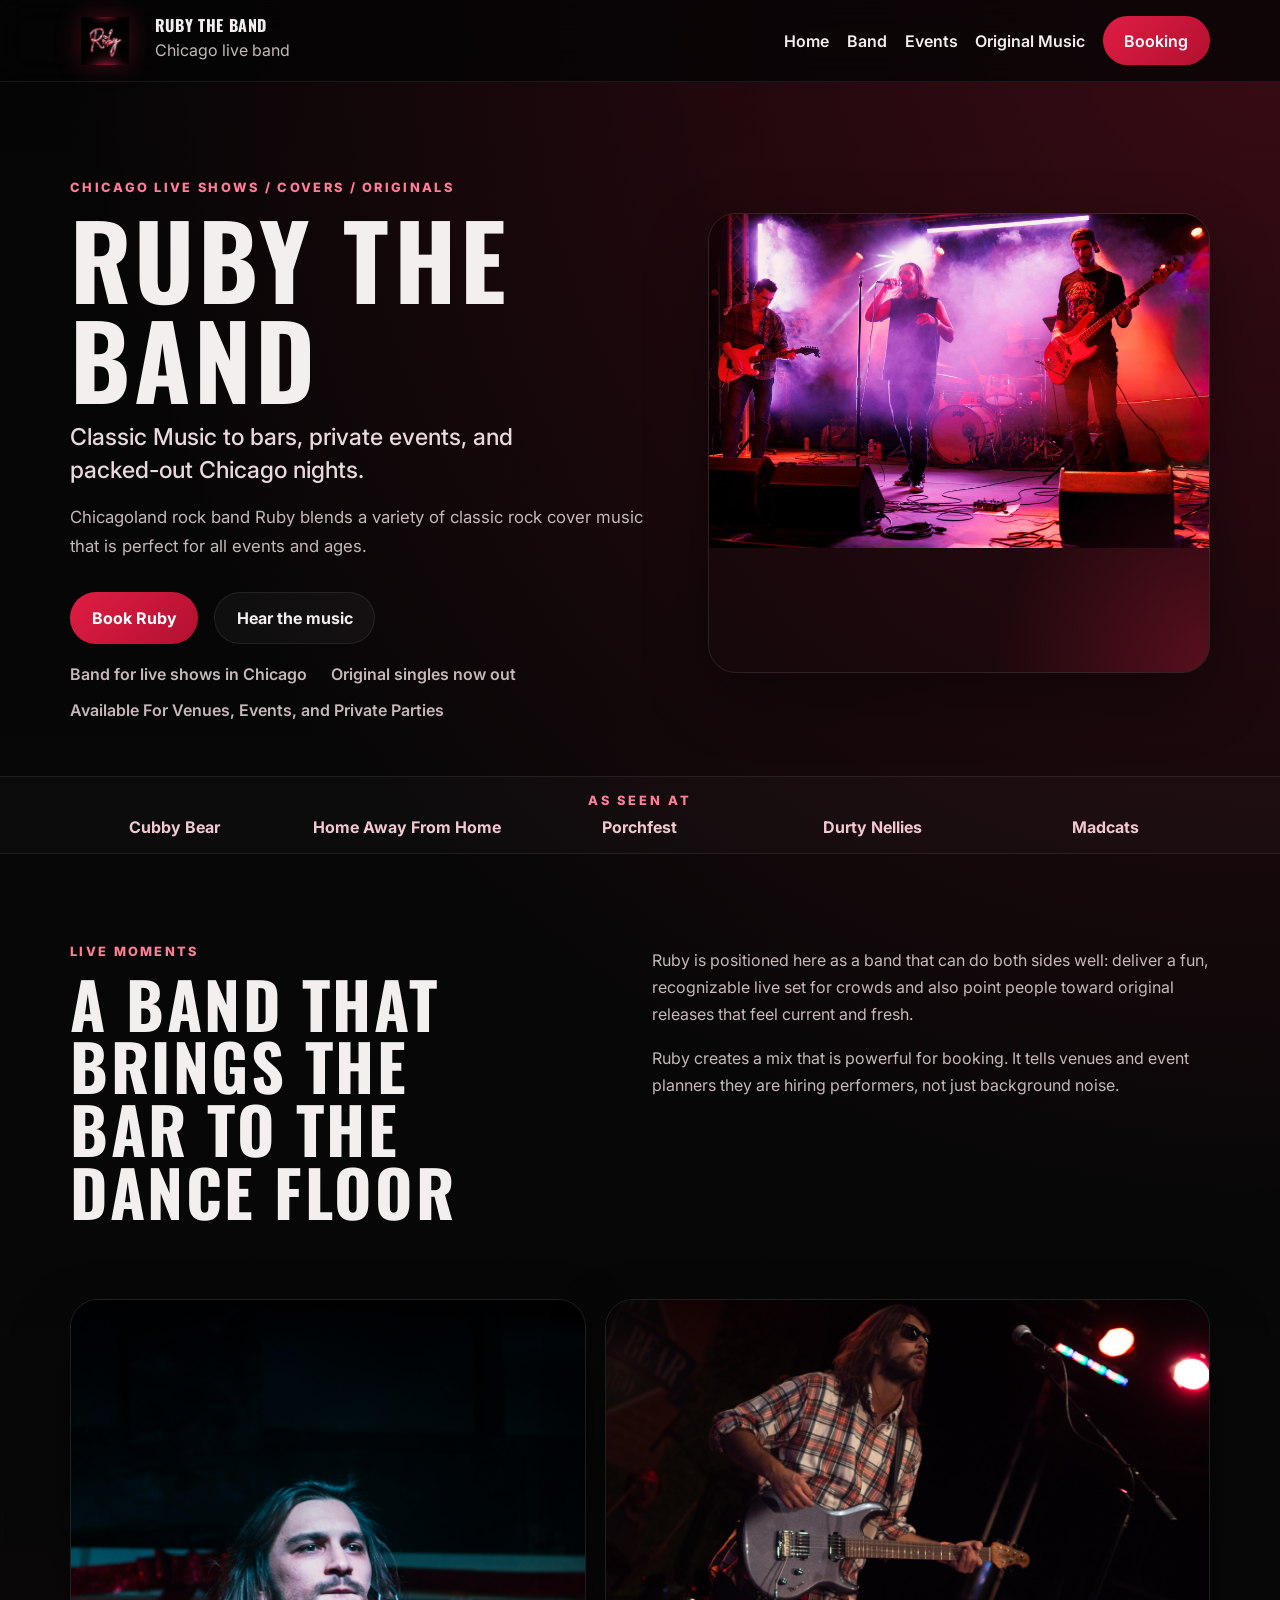
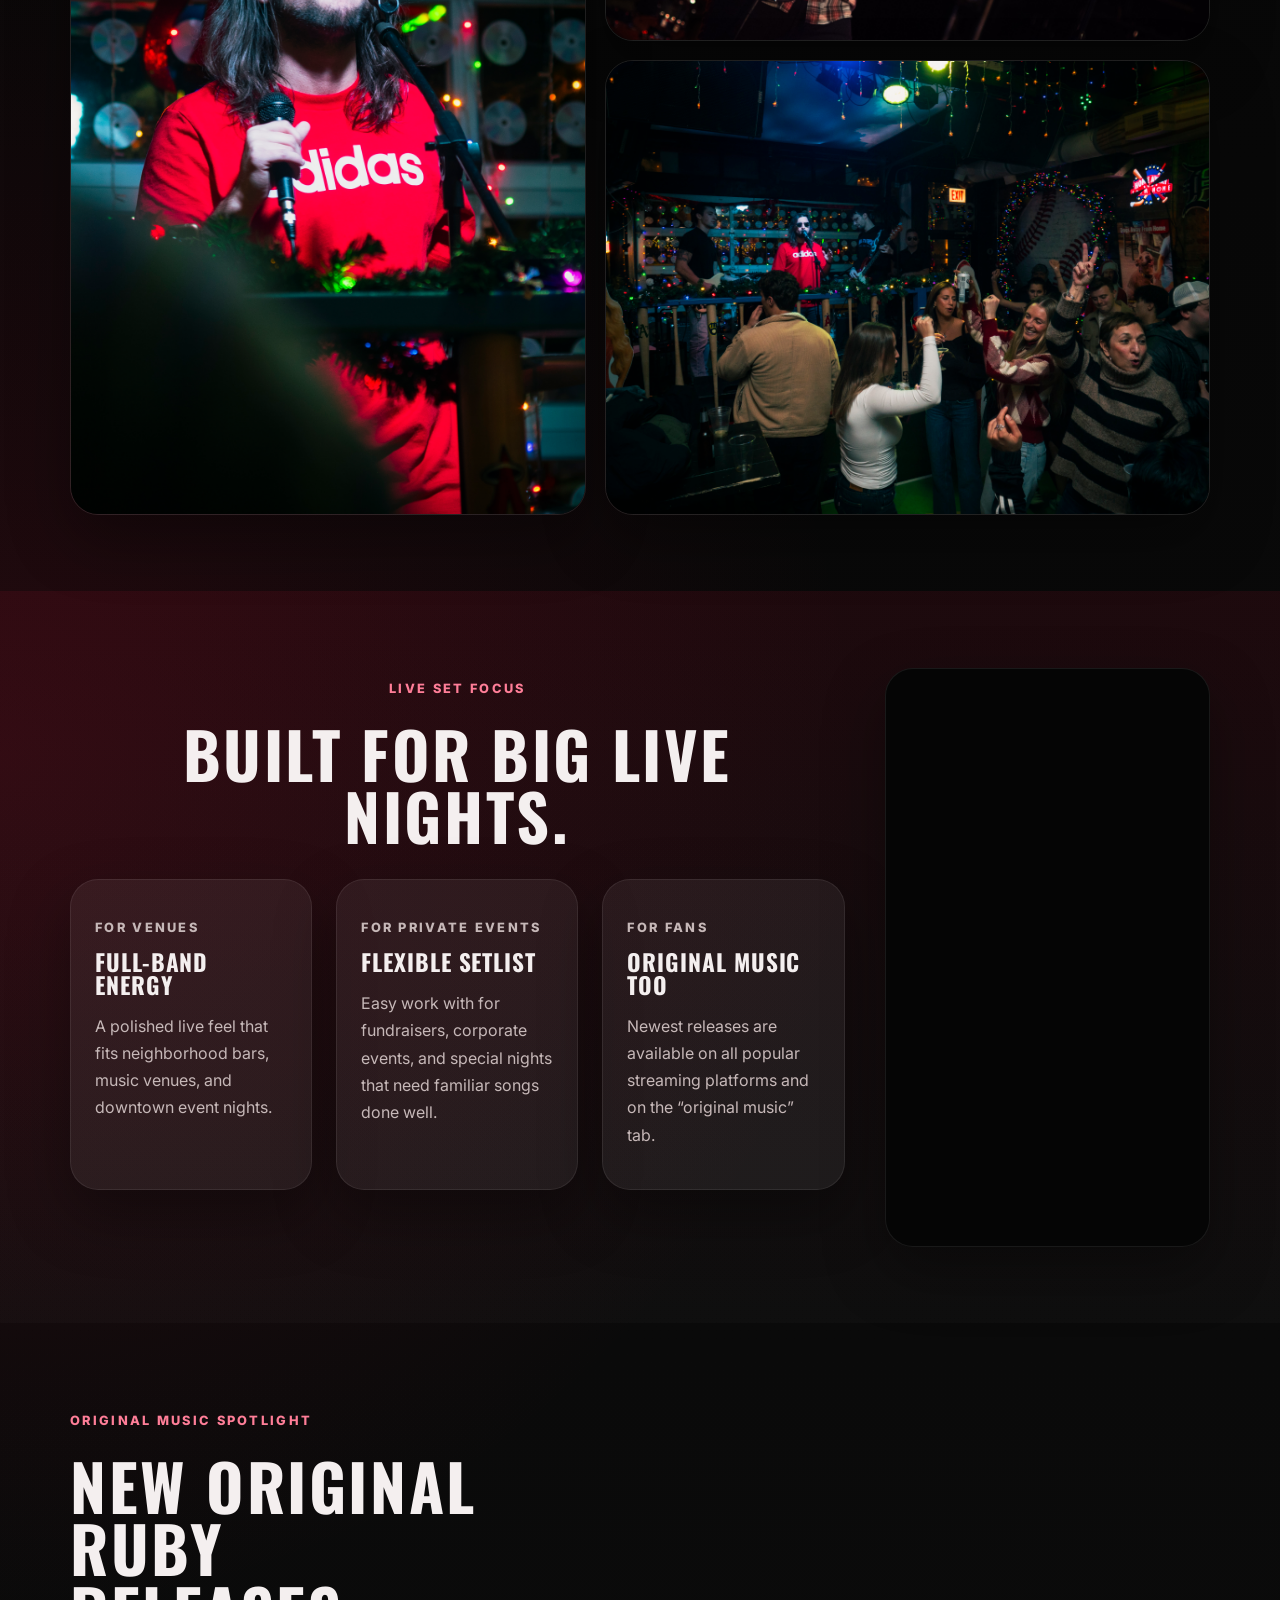
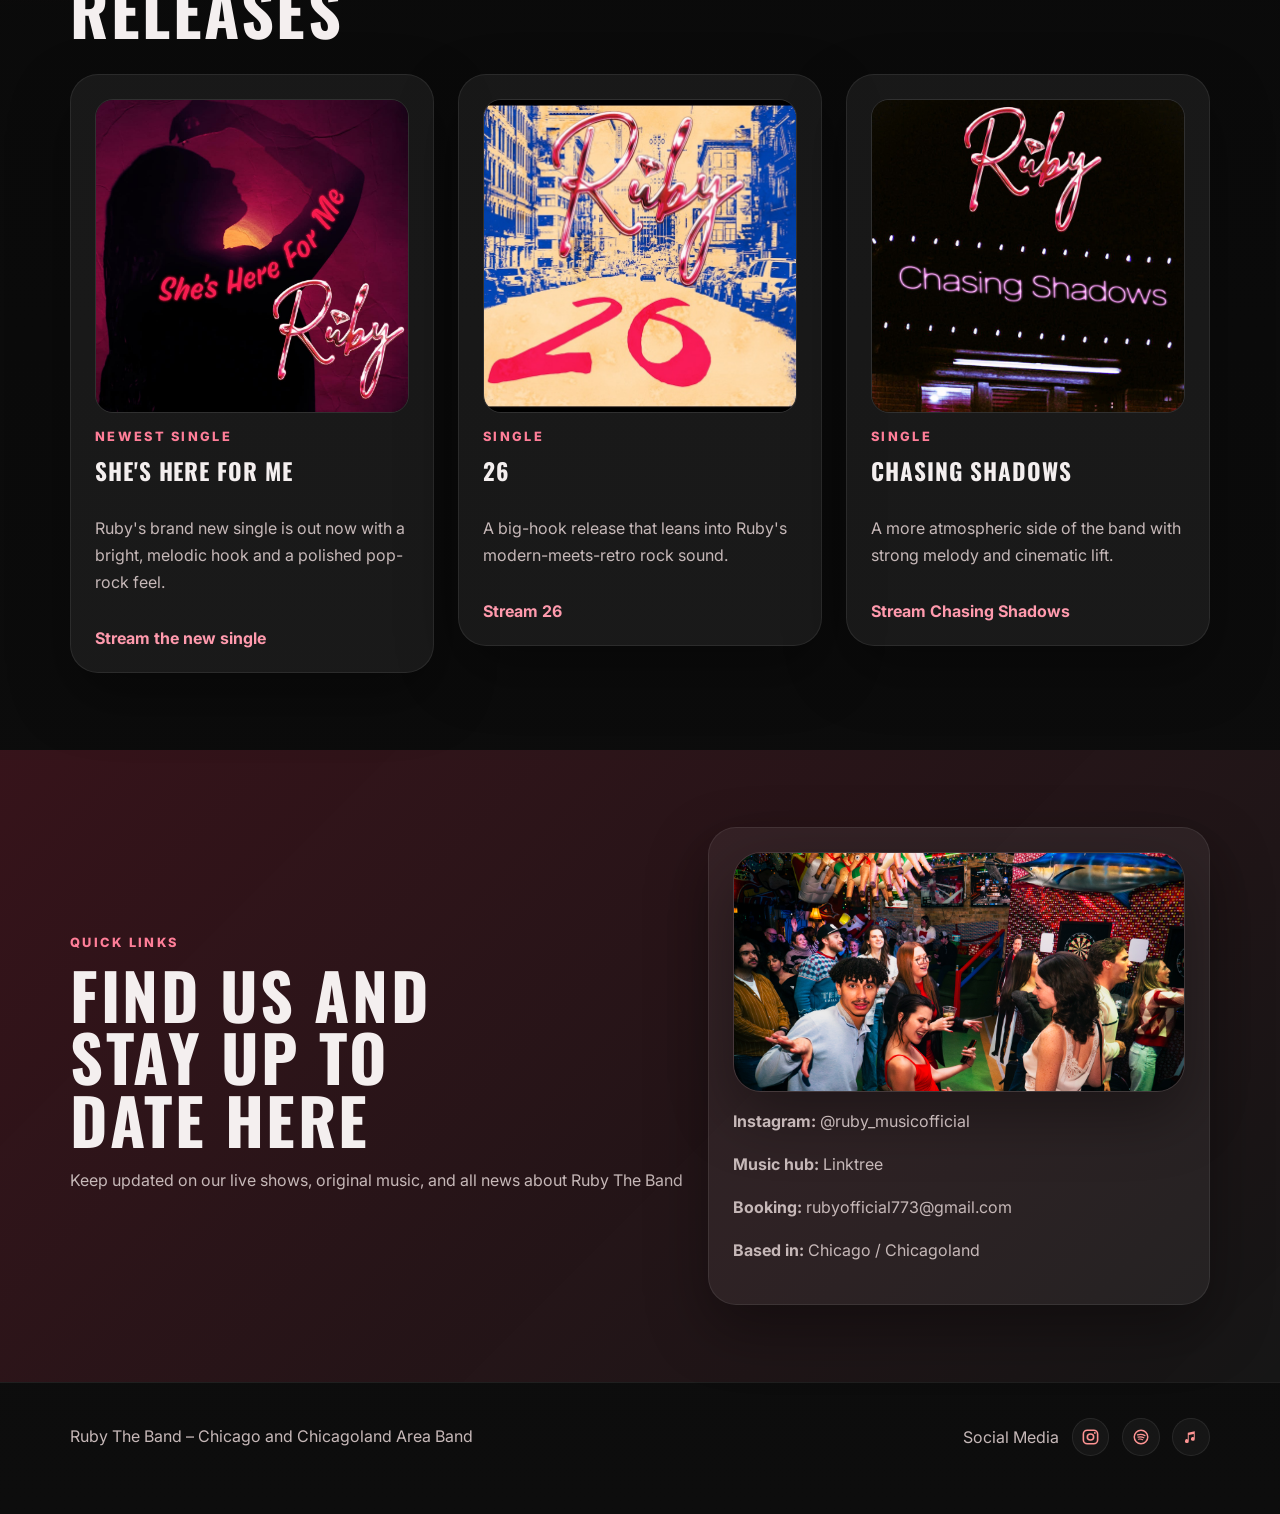
==== commit fb90b5de: "Add files via upload" ====
--- a/index.html
+++ b/index.html
@@ -3,15 +3,15 @@
   <head>
     <meta charset="UTF-8" />
     <meta name="viewport" content="width=device-width, initial-scale=1.0" />
-    <title>Hat Trick BBQ Company</title>
+    <title>Ruby | Chicago Band + Original Music</title>
     <meta
       name="description"
-      content="A bold mock website for Hat Trick BBQ Company featuring smoked meats, food truck catering, and event-ready barbecue."
+      content="Ruby is a Chicagoland rock band bringing high-energy cover sets, original music, and live shows across Chicago."
     />
     <link rel="preconnect" href="https://fonts.googleapis.com" />
     <link rel="preconnect" href="https://fonts.gstatic.com" crossorigin />
     <link
-      href="https://fonts.googleapis.com/css2?family=Bebas+Neue&family=Inter:wght@400;500;600;700;800&display=swap"
+      href="https://fonts.googleapis.com/css2?family=Oswald:wght@400;500;600;700&family=Inter:wght@400;500;600;700;800&display=swap"
       rel="stylesheet"
     />
     <link rel="stylesheet" href="styles.css" />
@@ -20,15 +20,18 @@
     <header class="site-header">
       <div class="container nav-wrap">
         <a class="brand" href="index.html">
-          <span class="brand-kicker">Food Truck Mockup</span>
-          <span class="brand-name">Hat Trick BBQ Company</span>
+          <img class="brand-logo" src="assets/ruby-neon-logo.jpg" alt="Ruby logo" />
+          <span class="brand-copy">
+            <strong>RUBY THE BAND</strong>
+            <span>Chicago live band</span>
+          </span>
         </a>
         <nav class="nav">
-          <a href="#about">About</a>
-          <a href="#featured">Featured</a>
-          <a href="#reviews">Reviews</a>
-          <a href="#contact">Contact</a>
-          <a class="nav-cta" href="menu.html">Full Menu</a>
+          <a href="index.html">Home</a>
+          <a href="band.html">Band</a>
+          <a href="events.html">Events</a>
+          <a href="music.html">Original Music</a>
+          <a class="nav-cta" href="booking.html">Booking</a>
         </nav>
       </div>
     </header>
@@ -37,196 +40,213 @@
       <section class="hero">
         <div class="container hero-grid">
           <div class="hero-copy">
-            <p class="eyebrow">Slow smoked. Road ready. Crowd approved.</p>
-            <h1>Bold BBQ built for game days, pop-ups, and private events.</h1>
+            <p class="eyebrow">Chicago live shows / covers / originals</p>
+            <h1>Ruby The Band</h1>
+            <p class="hero-subtitle">
+              Classic Music to bars, private events, and packed-out Chicago nights.
+            </p>
             <p class="hero-text">
-              Hat Trick BBQ Company brings comfort-food energy with smoked meats,
-              stacked sandwiches, and easy catering for hungry crowds.
+              Chicagoland rock band Ruby blends a variety of classic rock cover
+              music that is perfect for all events and ages.
             </p>
             <div class="hero-actions">
-              <a class="button button-primary" href="menu.html">See the Menu</a>
-              <a class="button button-secondary" href="#contact">Book the Truck</a>
+              <a class="button button-primary" href="booking.html">Book Ruby</a>
+              <a class="button button-secondary" href="music.html">Hear the music</a>
             </div>
             <ul class="hero-points">
-              <li>Food truck service</li>
-              <li>Private parties and local events</li>
-              <li>Fast, approachable catering</li>
+              <li>Band for live shows in Chicago</li>
+              <li>Original singles now out</li>
+              <li>Available For Venues, Events, and Private Parties</li>
             </ul>
           </div>
 
-          <div class="hero-card">
-            <div class="smoke-ring"></div>
-            <p class="card-label">Featured Plates</p>
-            <div class="feature-item">
-              <span>Smoked Brisket Sandwich</span>
-              <strong>House favorite</strong>
-            </div>
-            <div class="feature-item">
-              <span>Pulled Pork Mac Bowl</span>
-              <strong>Comfort pick</strong>
-            </div>
-            <div class="feature-item">
-              <span>Loaded BBQ Fries</span>
-              <strong>Shareable</strong>
-            </div>
-            <div class="feature-item">
-              <span>Catering Trays</span>
-              <strong>Event ready</strong>
-            </div>
-          </div>
-        </div>
-      </section>
-
-      <section class="trust-bar">
-        <div class="container trust-items">
-          <span>Built for festivals</span>
-          <span>Perfect for office lunches</span>
-          <span>Great for graduations</span>
-          <span>Easy catering setup</span>
-        </div>
-      </section>
-
-      <section class="section" id="about">
+          <div class="hero-visual">
+            <figure class="photo-frame glow-card hero-photo">
+              <img
+                class="crop-new-hero"
+                src="assets/ruby-hero-live.jpg"
+                alt="Ruby performing live under stage lights"
+              />
+            </figure>
+          </div>
+        </div>
+      </section>
+
+      <section class="venue-strip">
+        <div class="container venue-strip-inner">
+          <p class="venue-label">As Seen At</p>
+          <div class="venue-items">
+            <span>Cubby Bear</span>
+            <span>Home Away From Home</span>
+            <span>Porchfest</span>
+            <span>Durty Nellies</span>
+            <span>Madcats</span>
+          </div>
+        </div>
+      </section>
+
+      <section class="section">
         <div class="container split-layout">
           <div>
-            <p class="section-kicker">About the truck</p>
-            <h2>Backyard barbecue flavor with a local, event-friendly setup.</h2>
+            <p class="section-kicker">Live moments</p>
+            <h2>A Band That Brings The Bar To The Dance Floor</h2>
           </div>
           <div class="body-copy">
             <p>
-              This mockup is designed for a food truck that needs something
-              cleaner, more appetizing, and easier to trust than a broken or
-              outdated site.
+              Ruby is positioned here as a band that can do both sides well:
+              deliver a fun, recognizable live set for crowds and also point
+              people toward original releases that feel current and fresh.
             </p>
             <p>
-              The positioning here is simple: smoked meats, hearty portions,
-              friendly service, and a clear call to book the truck for local
-              events, parties, and community pop-ups.
-            </p>
-          </div>
-        </div>
-      </section>
-
-      <section class="section section-dark" id="featured">
+              Ruby creates a mix that is powerful for booking. It tells venues
+              and event planners they are hiring performers, not just background noise.
+            </p>
+          </div>
+        </div>
+      </section>
+
+      <section class="section photo-story-section">
         <div class="container">
-          <div class="section-heading">
-            <p class="section-kicker">Featured menu</p>
-            <h2>Easy favorites that make the truck feel worth the stop.</h2>
-          </div>
-
-          <div class="menu-grid">
-            <article class="menu-card">
-              <p class="menu-tag">Smoked classic</p>
-              <h3>Brisket Sandwich</h3>
-              <p>
-                Tender smoked brisket stacked on a toasted bun with pickles and
-                house BBQ sauce.
-              </p>
-            </article>
-            <article class="menu-card">
-              <p class="menu-tag">Crowd pleaser</p>
-              <h3>Pulled Pork Bowl</h3>
-              <p>
-                Pulled pork over creamy mac and cheese with extra sauce and a
-                little crunch on top.
-              </p>
-            </article>
-            <article class="menu-card">
-              <p class="menu-tag">Game-day pick</p>
-              <h3>Loaded BBQ Fries</h3>
-              <p>
-                Crispy fries piled with smoked meat, melty cheese, and smoky
-                sauce.
-              </p>
-            </article>
-            <article class="menu-card">
-              <p class="menu-tag">For events</p>
-              <h3>Catering Packs</h3>
-              <p>
-                Flexible trays and party-style service for private events,
-                schools, offices, and neighborhood gatherings.
-              </p>
-            </article>
+          <div class="photo-story-grid">
+            <figure class="story-photo story-photo-tall">
+              <img
+                class="crop-george"
+                src="assets/xmas-george-close.jpg"
+                alt="George singing live on stage"
+              />
+            </figure>
+            <figure class="story-photo story-photo-wide">
+              <img
+                class="crop-new-story-wide"
+                src="assets/ruby-story-wide.jpg"
+                alt="Ruby guitarist and vocalist during a live set"
+              />
+            </figure>
+            <figure class="story-photo story-photo-square">
+              <img
+                class="crop-crowd"
+                src="assets/xmas-crowd-wide.jpg"
+                alt="Crowd gathered around a Ruby show"
+              />
+            </figure>
+          </div>
+        </div>
+      </section>
+
+      <section class="section section-dark">
+        <div class="container live-set-layout">
+          <div class="live-set-copy">
+            <div class="section-heading section-heading-wide">
+              <p class="section-kicker">Live set focus</p>
+              <h2>Built for big live nights.</h2>
+            </div>
+            <div class="card-grid three-up">
+              <article class="content-card dark-card">
+                <p class="card-tag">For venues</p>
+                <h3>Full-band energy</h3>
+                <p>
+                  A polished live feel that fits neighborhood bars, music venues,
+                  and downtown event nights.
+                </p>
+              </article>
+              <article class="content-card dark-card">
+                <p class="card-tag">For private events</p>
+                <h3>Flexible setlist</h3>
+                <p>
+                  Easy work with for fundraisers, corporate events, and special
+                  nights that need familiar songs done well.
+                </p>
+              </article>
+              <article class="content-card dark-card">
+                <p class="card-tag">For fans</p>
+                <h3>Original music too</h3>
+                <p>
+                  Newest releases are available on all popular streaming platforms
+                  and on the “original music” tab.
+                </p>
+              </article>
+            </div>
+          </div>
+          <div class="video-embed video-embed-vertical">
+            <iframe
+              src="https://www.youtube.com/embed/D25nni0shY4"
+              title="Ruby live recap"
+              loading="lazy"
+              allow="accelerometer; autoplay; clipboard-write; encrypted-media; gyroscope; picture-in-picture; web-share"
+              allowfullscreen
+            ></iframe>
           </div>
         </div>
       </section>
 
       <section class="section">
         <div class="container">
-          <div class="section-heading">
-            <p class="section-kicker">Why this style works</p>
-            <h2>It feels more legit, more current, and easier to buy from.</h2>
-          </div>
-          <div class="benefits-grid">
-            <article class="benefit-card">
-              <h3>Clear first impression</h3>
+          <div class="section-heading left">
+            <p class="section-kicker">Original music spotlight</p>
+            <h2>New Original Ruby Releases</h2>
+          </div>
+          <div class="music-highlight" id="home-music-list">
+            <article class="release-card">
+              <figure class="cover-thumb">
+                <img src="assets/shes-here-for-me-cover.jpg" alt="She's Here For Me single cover art" />
+              </figure>
+              <span class="release-label">Newest single</span>
+              <h3>She's Here For Me</h3>
               <p>
-                Visitors understand what the business does in seconds instead of
-                hunting for basic info.
+                Ruby's brand new single is out now with a bright, melodic hook
+                and a polished pop-rock feel.
               </p>
+              <a class="text-link" href="https://linktr.ee/ruby_musicofficial">Stream the new single</a>
             </article>
-            <article class="benefit-card">
-              <h3>Built for phone calls</h3>
+            <article class="release-card">
+              <figure class="cover-thumb">
+                <img src="assets/cover-26.jpg" alt="26 single cover art" />
+              </figure>
+              <span class="release-label">Single</span>
+              <h3>26</h3>
               <p>
-                The content pushes people toward booking, catering inquiries,
-                and direct contact.
+                A big-hook release that leans into Ruby's modern-meets-retro
+                rock sound.
               </p>
+              <a class="text-link" href="https://distrokid.com/hyperfollow/rubytheband/26">Stream 26</a>
             </article>
-            <article class="benefit-card">
-              <h3>Simple to update later</h3>
+            <article class="release-card">
+              <figure class="cover-thumb">
+                <img src="assets/cover-chasing-shadows.jpg" alt="Chasing Shadows single cover art" />
+              </figure>
+              <span class="release-label">Single</span>
+              <h3>Chasing Shadows</h3>
               <p>
-                Menu items, hours, photos, and event details can be swapped
-                without rebuilding everything.
+                A more atmospheric side of the band with strong melody and
+                cinematic lift.
               </p>
+              <a class="text-link" href="https://distrokid.com/hyperfollow/rubytheband/chasing-shadows">Stream Chasing Shadows</a>
             </article>
           </div>
         </div>
       </section>
 
-      <section class="section section-accent" id="reviews">
-        <div class="container">
-          <div class="section-heading">
-            <p class="section-kicker">Social proof area</p>
-            <h2>This is where we can plug in real Google or Facebook reviews.</h2>
-          </div>
-          <div class="reviews-grid">
-            <blockquote class="review-card">
-              “Perfect smoky flavor and generous portions. Exactly the kind of
-              local food truck people remember.”
-            </blockquote>
-            <blockquote class="review-card">
-              “Great setup for events. Easy menu, fast service, and food that
-              feels satisfying right away.”
-            </blockquote>
-            <blockquote class="review-card">
-              “This section can later be replaced with real customer quotes from
-              Google Business or Facebook.”
-            </blockquote>
-          </div>
-        </div>
-      </section>
-
-      <section class="section" id="contact">
+      <section class="section section-accent">
         <div class="container contact-panel">
           <div>
-            <p class="section-kicker">Contact and booking</p>
-            <h2>Ready for a lunch rush, local event, or private party.</h2>
+            <p class="section-kicker">Quick links</p>
+            <h2>Find Us and Stay Up To Date Here</h2>
             <p class="body-copy">
-              For the practice version, I’ve kept this contact area simple and
-              sales-focused. Once we have exact details, we can plug in a phone
-              number, inquiry form, event calendar, or service area.
+              Keep updated on our live shows, original music, and all news about Ruby The Band
             </p>
           </div>
           <div class="contact-card">
-            <p><strong>Phone:</strong> Add business number</p>
-            <p><strong>Email:</strong> Add inquiry email</p>
-            <p><strong>Area:</strong> Bartlett / Aurora area</p>
-            <p><strong>Socials:</strong></p>
-            <ul class="social-links">
-              <li><a href="https://www.instagram.com/hat_trickbbqcompany/">Instagram</a></li>
-              <li><a href="https://www.facebook.com/hattrickbbqcompany">Facebook</a></li>
-              <li><a href="https://share.google/q52Hy3d0hjtRzaeFP">Google Business</a></li>
-            </ul>
+            <figure class="booking-photo">
+              <img
+                class="crop-dancefloor"
+                src="assets/xmas-dancefloor.jpg"
+                alt="Audience dancing during a Ruby performance"
+              />
+            </figure>
+            <p><strong>Instagram:</strong> <a href="https://www.instagram.com/ruby_musicofficial/">@ruby_musicofficial</a></p>
+            <p><strong>Music hub:</strong> <a href="https://linktr.ee/ruby_musicofficial?utm_source=ig&utm_medium=social&utm_content=link_in_bio&fbclid=PAZXh0bgNhZW0CMTEAc3J0YwZhcHBfaWQPOTM2NjE5NzQzMzkyNDU5AAGn7eUY6UHFagSxosiYsjMJNR8XaRiUwUf61az2jb8xFYWE1bU_hHh9o83AXHU_aem_PAlkMFwTDPGG2K6bHQaBCQ">Linktree</a></p>
+            <p><strong>Booking:</strong> <a href="mailto:rubyofficial773@gmail.com">rubyofficial773@gmail.com</a></p>
+            <p><strong>Based in:</strong> Chicago / Chicagoland</p>
           </div>
         </div>
       </section>
@@ -234,9 +254,17 @@
 
     <footer class="site-footer">
       <div class="container footer-wrap">
-        <p>Hat Trick BBQ Company mock site for practice and sales demos.</p>
-        <a href="menu.html">View full menu page</a>
+        <p>Ruby The Band – Chicago and Chicagoland Area Band</p>
+        <div class="footer-actions">
+          <span class="footer-label">Social Media</span>
+          <div class="social-links" aria-label="Ruby social links">
+            <a class="social-icon" href="https://www.instagram.com/ruby_musicofficial/" aria-label="Ruby on Instagram"><img src="assets/icon-instagram.svg" alt="" /></a>
+            <a class="social-icon" href="https://open.spotify.com/artist/1HHAJYdMEJ4v4BZRn0Z1Zh?si=r0VMcbjvRiWYTQFVPjKRUA&nd=1&dlsi=e5f6a95f36f54944" aria-label="Ruby on Spotify"><img src="assets/icon-spotify.svg" alt="" /></a>
+            <a class="social-icon" href="https://music.apple.com/us/artist/ruby-the-band/1880221664" aria-label="Ruby on Apple Music"><img src="assets/icon-apple-music.svg" alt="" /></a>
+          </div>
+        </div>
       </div>
     </footer>
+    <script src="site.js"></script>
   </body>
 </html>
--- a/styles.css
+++ b/styles.css
@@ -1,17 +1,17 @@
 :root {
-  --bg: #f4ead6;
-  --bg-deep: #231712;
-  --bg-warm: #3c2418;
-  --paper: #fff9ef;
-  --ink: #1f1612;
-  --muted: #6e5849;
-  --accent: #c85a24;
-  --accent-strong: #f07f2f;
-  --line: rgba(31, 22, 18, 0.1);
-  --shadow: 0 20px 60px rgba(20, 10, 5, 0.16);
+  --bg: #090909;
+  --bg-soft: #141414;
+  --panel: rgba(255, 255, 255, 0.06);
+  --panel-strong: rgba(255, 255, 255, 0.1);
+  --text: #f4efef;
+  --muted: #c6b8b8;
+  --ruby: #b2102f;
+  --ruby-bright: #e01d44;
+  --line: rgba(255, 255, 255, 0.08);
+  --shadow: 0 24px 60px rgba(0, 0, 0, 0.35);
   --radius-lg: 28px;
   --radius-md: 18px;
-  --container: 1120px;
+  --container: 1140px;
 }
 
 * {
@@ -25,10 +25,11 @@
 body {
   margin: 0;
   font-family: "Inter", sans-serif;
+  color: var(--text);
   background:
-    radial-gradient(circle at top left, rgba(240, 127, 47, 0.18), transparent 28%),
-    linear-gradient(180deg, #f8efdf 0%, var(--bg) 100%);
-  color: var(--ink);
+    radial-gradient(circle at top right, rgba(224, 29, 68, 0.24), transparent 25%),
+    radial-gradient(circle at left center, rgba(178, 16, 47, 0.16), transparent 32%),
+    linear-gradient(180deg, #050505 0%, #0d0d0d 100%);
 }
 
 a {
@@ -45,21 +46,25 @@
   position: sticky;
   top: 0;
   z-index: 10;
-  backdrop-filter: blur(14px);
-  background: rgba(244, 234, 214, 0.88);
-  border-bottom: 1px solid rgba(31, 22, 18, 0.07);
+  backdrop-filter: blur(16px);
+  background: rgba(5, 5, 5, 0.78);
+  border-bottom: 1px solid var(--line);
 }
 
 .nav-wrap,
 .footer-wrap,
-.trust-items,
 .hero-grid,
+.page-hero-grid,
+.venue-strip-inner,
+.venue-items,
 .split-layout,
+.card-grid,
 .contact-panel,
-.benefits-grid,
-.reviews-grid,
-.menu-grid,
-.full-menu-grid {
+.member-grid,
+.booking-grid,
+.release-grid,
+.events-header,
+.music-highlight {
   display: grid;
   gap: 1.5rem;
 }
@@ -72,142 +77,161 @@
 
 .brand {
   display: inline-flex;
+  align-items: center;
+  gap: 0.9rem;
+}
+
+.brand-logo {
+  width: 4.4rem;
+  height: 3rem;
+  object-fit: contain;
+  filter: drop-shadow(0 0 12px rgba(224, 29, 68, 0.3));
+}
+
+.brand-copy {
+  display: inline-flex;
   flex-direction: column;
-  gap: 0.2rem;
-}
-
-.brand-kicker,
+  line-height: 1;
+  gap: 0.25rem;
+}
+
+.brand-copy strong,
+h1,
+h2,
+h3 {
+  font-family: "Oswald", sans-serif;
+  text-transform: uppercase;
+  letter-spacing: 0.04em;
+}
+
+.brand-copy span:last-child,
+.hero-text,
+.body-copy,
+.content-card p,
+.release-card p,
+.release-panel p,
+.member-card p,
+.booking-card p,
+.contact-card p,
+.events-note,
+.loading-note,
+.event-time,
+.event-card p,
+.footer-wrap p {
+  color: var(--muted);
+  line-height: 1.7;
+}
+
+.nav {
+  display: flex;
+  align-items: center;
+  gap: 1.1rem;
+  flex-wrap: wrap;
+  justify-content: flex-end;
+}
+
+.nav a {
+  font-weight: 600;
+}
+
+.button,
+.nav-cta {
+  display: inline-flex;
+  align-items: center;
+  justify-content: center;
+  padding: 0.92rem 1.35rem;
+  border-radius: 999px;
+  font-weight: 700;
+}
+
+.button-primary,
+.nav-cta {
+  background: linear-gradient(135deg, var(--ruby-bright), var(--ruby));
+  color: white;
+}
+
+.button-secondary {
+  border: 1px solid var(--line);
+  background: rgba(255, 255, 255, 0.04);
+}
+
+.button-block {
+  width: 100%;
+}
+
+.hero,
+.page-hero {
+  padding: 5.3rem 0 3.5rem;
+}
+
+.hero-grid {
+  grid-template-columns: 1.1fr 0.9fr;
+  align-items: center;
+}
+
+.page-hero-grid {
+  grid-template-columns: 1fr 0.82fr;
+  align-items: center;
+}
+
 .eyebrow,
 .section-kicker,
-.menu-tag,
-.card-label {
-  letter-spacing: 0.16em;
+.card-tag,
+.release-label {
   text-transform: uppercase;
-}
-
-.brand-kicker,
-.section-kicker,
-.card-label,
-.menu-tag {
-  font-size: 0.78rem;
-  color: var(--accent);
-  font-weight: 700;
-}
-
-.brand-name {
-  font-family: "Bebas Neue", sans-serif;
-  font-size: 2rem;
-  letter-spacing: 0.03em;
-}
-
-.nav {
-  display: flex;
-  align-items: center;
-  gap: 1.2rem;
-  flex-wrap: wrap;
-  justify-content: flex-end;
-}
-
-.nav a {
-  font-weight: 600;
-}
-
-.nav-cta,
-.button {
-  border-radius: 999px;
-  padding: 0.9rem 1.3rem;
-  font-weight: 700;
-  display: inline-flex;
-  align-items: center;
-  justify-content: center;
-}
-
-.nav-cta,
-.button-primary {
-  background: var(--accent);
-  color: white;
-}
-
-.button-secondary {
-  border: 1px solid var(--line);
-  background: rgba(255, 255, 255, 0.55);
-}
-
-.button-block {
-  width: 100%;
-}
-
-.hero,
-.menu-hero {
-  padding: 5rem 0 3rem;
-}
-
-.hero-grid {
-  grid-template-columns: 1.25fr 0.85fr;
-  align-items: center;
-}
-
-.eyebrow {
-  color: var(--accent);
+  letter-spacing: 0.18em;
+  color: #ff7e98;
   font-weight: 800;
-  font-size: 0.82rem;
+  font-size: 0.8rem;
 }
 
 h1,
 h2,
 h3 {
   margin: 0;
-  line-height: 0.95;
-}
-
-h1,
+  line-height: 0.98;
+}
+
+h1 {
+  font-size: clamp(3.5rem, 8vw, 6.7rem);
+  max-width: 11ch;
+}
+
 h2 {
-  font-family: "Bebas Neue", sans-serif;
-  letter-spacing: 0.03em;
-}
-
-h1 {
-  font-size: clamp(3.6rem, 8vw, 7rem);
-  max-width: 11ch;
-}
-
-h2 {
-  font-size: clamp(2.5rem, 5vw, 4.2rem);
-  max-width: 11ch;
+  font-size: clamp(2.4rem, 5vw, 4rem);
+  max-width: 12ch;
 }
 
 h3 {
-  font-size: 1.4rem;
-}
-
-.hero-text,
-.body-copy,
-.menu-card p,
-.benefit-card p,
-.full-menu-card p,
-.review-card,
-.contact-card,
-.hero-points,
-.site-footer,
-.trust-items {
-  line-height: 1.7;
-  color: var(--muted);
+  font-size: 1.45rem;
 }
 
 .hero-text {
-  max-width: 56ch;
+  max-width: 54ch;
   font-size: 1.05rem;
 }
 
 .hero-text.narrow {
-  max-width: 44rem;
-}
-
-.hero-actions {
+  max-width: 45rem;
+}
+
+.hero-subtitle {
+  margin: 0.8rem 0 0;
+  max-width: 28rem;
+  color: #e9d9dc;
+  font-size: clamp(1.05rem, 2vw, 1.45rem);
+  line-height: 1.4;
+  text-transform: none;
+  letter-spacing: 0;
+  font-weight: 500;
+}
+
+.hero-actions,
+.button-row {
   display: flex;
   gap: 1rem;
   flex-wrap: wrap;
-  margin: 2rem 0 1.2rem;
+  margin: 2rem 0 1.25rem;
 }
 
 .hero-points {
@@ -217,99 +241,168 @@
   display: flex;
   flex-wrap: wrap;
   gap: 1rem 1.5rem;
+  color: var(--muted);
   font-weight: 600;
 }
 
-.hero-card,
-.menu-card,
-.benefit-card,
-.review-card,
+.hero-visual,
+.glow-card,
+.image-card,
+.content-card,
+.release-card,
+.release-panel,
+.video-placeholder,
 .contact-card,
-.full-menu-card {
+.member-card,
+.booking-card,
+.event-card,
+.cover-art {
   border-radius: var(--radius-lg);
-  padding: 1.5rem;
+}
+
+.image-card,
+.video-placeholder,
+.member-photo,
+.cover-art {
+  display: grid;
+  place-items: center;
+  text-align: center;
+  background:
+    linear-gradient(135deg, rgba(224, 29, 68, 0.28), rgba(255, 255, 255, 0.04)),
+    rgba(255, 255, 255, 0.05);
+  border: 1px solid rgba(255, 255, 255, 0.1);
   box-shadow: var(--shadow);
 }
 
-.hero-card {
-  background:
-    linear-gradient(180deg, rgba(240, 127, 47, 0.2), rgba(200, 90, 36, 0.05)),
-    var(--paper);
-  border: 1px solid rgba(200, 90, 36, 0.18);
+.glow-card {
+  min-height: 460px;
   position: relative;
   overflow: hidden;
 }
 
-.smoke-ring {
-  width: 220px;
-  height: 220px;
+.glow-card::before {
+  content: "";
   position: absolute;
-  right: -50px;
-  top: -50px;
-  border-radius: 50%;
-  background: radial-gradient(circle, rgba(240, 127, 47, 0.34), transparent 65%);
-}
-
-.feature-item {
-  display: flex;
-  justify-content: space-between;
-  gap: 1rem;
+  inset: 0;
+  background:
+    linear-gradient(160deg, rgba(224, 29, 68, 0.1), transparent 40%),
+    radial-gradient(circle at bottom right, rgba(224, 29, 68, 0.3), transparent 32%);
+}
+
+.image-card p,
+.video-placeholder p,
+.member-photo,
+.cover-art {
+  font-family: "Oswald", sans-serif;
+  font-size: 1.5rem;
+  text-transform: uppercase;
+  letter-spacing: 0.08em;
+}
+
+.image-card span,
+.video-placeholder span {
+  color: var(--muted);
+}
+
+.photo-frame,
+.page-photo-banner,
+.photo-panel,
+.booking-photo,
+.story-photo {
+  margin: 0;
+  overflow: hidden;
+  border-radius: var(--radius-lg);
+  border: 1px solid rgba(255, 255, 255, 0.1);
+  box-shadow: var(--shadow);
+}
+
+.photo-frame img,
+.page-photo-banner img,
+.photo-panel img,
+.booking-photo img,
+.story-photo img,
+.member-photo img,
+.cover-art img {
+  display: block;
+  width: 100%;
+  height: 100%;
+  object-fit: cover;
+}
+
+.page-photo-banner {
+  margin-top: 2rem;
+  max-height: 420px;
+}
+
+.hero-photo img {
+  object-position: center 28%;
+}
+
+.crop-new-hero {
+  object-position: center 45%;
+}
+
+.page-hero-photo {
+  min-height: 390px;
+}
+
+.crop-events-hero {
+  object-position: center 46%;
+}
+
+.crop-music-hero {
+  object-position: center 45%;
+}
+
+.venue-strip {
+  border-top: 1px solid var(--line);
+  border-bottom: 1px solid var(--line);
+  background: rgba(255, 255, 255, 0.02);
+}
+
+.venue-strip-inner {
   padding: 1rem 0;
-  border-bottom: 1px solid rgba(31, 22, 18, 0.08);
+  gap: 0.6rem;
+}
+
+.venue-label {
+  margin: 0;
+  text-align: center;
+  text-transform: uppercase;
+  letter-spacing: 0.22em;
+  color: #ff7e98;
+  font-size: 0.8rem;
+  font-weight: 800;
+}
+
+.venue-items {
+  grid-template-columns: repeat(5, 1fr);
+  text-align: center;
+  color: #f2c7cf;
   font-weight: 700;
 }
 
-.feature-item:last-child {
-  border-bottom: 0;
-}
-
-.feature-item strong {
-  color: var(--accent);
-}
-
-.trust-bar {
-  border-top: 1px solid rgba(31, 22, 18, 0.08);
-  border-bottom: 1px solid rgba(31, 22, 18, 0.08);
-}
-
-.trust-items {
-  grid-template-columns: repeat(4, 1fr);
-  padding: 1rem 0;
-  text-align: center;
-  font-weight: 700;
-}
-
 .section {
-  padding: 4.5rem 0;
-}
-
-.section-dark {
-  background: linear-gradient(180deg, var(--bg-deep), #2d1a14);
-  color: #fff6ea;
-}
-
-.section-dark .menu-card,
-.dark-card {
-  background: rgba(255, 248, 235, 0.08);
-  border: 1px solid rgba(255, 248, 235, 0.12);
-  box-shadow: none;
-}
-
-.section-dark p,
-.section-dark .menu-tag,
-.section-dark .full-menu-card p {
-  color: rgba(255, 246, 234, 0.78);
-}
-
-.section-accent {
-  background:
-    linear-gradient(135deg, rgba(200, 90, 36, 0.1), rgba(240, 127, 47, 0.14)),
-    #f8f0e2;
+  padding: 4.8rem 0;
+}
+
+.photo-story-section {
+  padding-top: 0;
 }
 
 .split-layout {
   grid-template-columns: 1fr 1fr;
   align-items: start;
+}
+
+.section-dark {
+  background: linear-gradient(180deg, rgba(178, 16, 47, 0.12), rgba(255, 255, 255, 0.02));
+}
+
+.section-accent {
+  background:
+    linear-gradient(135deg, rgba(224, 29, 68, 0.18), rgba(255, 255, 255, 0.02)),
+    #111;
 }
 
 .section-heading {
@@ -325,39 +418,267 @@
   text-align: left;
 }
 
-.menu-grid,
-.benefits-grid,
-.reviews-grid,
-.full-menu-grid {
+.section-heading-wide h2 {
+  max-width: none;
+}
+
+.content-card,
+.release-card,
+.release-panel,
+.contact-card,
+.member-card,
+.booking-card,
+.event-card {
+  background: var(--panel);
+  border: 1px solid var(--line);
+  box-shadow: var(--shadow);
+  padding: 1.5rem;
+}
+
+.three-up {
+  grid-template-columns: repeat(3, minmax(0, 1fr));
+}
+
+.music-highlight,
+.booking-grid {
+  grid-template-columns: 1fr 1fr;
+  align-items: start;
+}
+
+.release-card,
+.release-panel {
+  display: grid;
+  gap: 1rem;
+}
+
+.music-highlight {
+  grid-template-columns: repeat(3, minmax(0, 1fr));
+}
+
+.photo-story-grid {
+  display: grid;
+  grid-template-columns: 0.92fr 1.08fr;
+  gap: 1.2rem;
+}
+
+.story-photo-tall {
+  grid-row: span 2;
+  min-height: 640px;
+}
+
+.story-photo-wide {
+  min-height: 300px;
+}
+
+.story-photo-square {
+  min-height: 320px;
+}
+
+.video-placeholder {
+  min-height: 100%;
+  padding: 2rem;
+}
+
+.video-placeholder.large {
+  min-height: 300px;
+}
+
+.text-link {
+  color: #ff9aad;
+  font-weight: 700;
+}
+
+.member-social {
+  align-self: start;
+}
+
+.cover-thumb {
+  margin: 0;
+  overflow: hidden;
+  border-radius: var(--radius-md);
+  border: 1px solid rgba(255, 255, 255, 0.1);
+}
+
+.cover-thumb img {
+  display: block;
+  width: 100%;
+  aspect-ratio: 1 / 1;
+  object-fit: cover;
+}
+
+.crop-george {
+  object-position: center 18%;
+}
+
+.crop-band {
+  object-position: center 42%;
+}
+
+.crop-crowd {
+  object-position: center 46%;
+}
+
+.crop-dancefloor {
+  object-position: center 54%;
+}
+
+.crop-new-story-wide {
+  object-position: center 42%;
+}
+
+.crop-new-band-banner {
+  object-position: center 45%;
+}
+
+.crop-new-music-video {
+  object-position: center 44%;
+}
+
+.crop-new-booking {
+  object-position: center 48%;
+}
+
+.contact-panel {
+  grid-template-columns: 1.1fr 0.9fr;
+  align-items: center;
+}
+
+.member-grid {
+  grid-template-columns: repeat(3, minmax(0, 1fr));
+}
+
+.member-card {
+  display: grid;
+  gap: 1rem;
+}
+
+.member-photo {
+  aspect-ratio: 4 / 3;
+  min-height: auto;
+  color: white;
+  overflow: hidden;
+}
+
+.member-photo img {
+  object-position: center 22%;
+}
+
+.member-card-ani .member-photo img {
+  object-position: center 62%;
+}
+
+.member-photo span {
+  padding: 1rem;
+}
+
+.member-role {
+  margin: 0;
+  color: #ff9aad;
+  font-weight: 700;
+}
+
+.additional-player-card {
+  align-content: start;
+  gap: 0.75rem;
+}
+
+.release-grid {
+  grid-template-columns: 1fr;
+}
+
+.release-panel {
+  grid-template-columns: 220px 1fr;
+  align-items: center;
+}
+
+.cover-art {
+  min-height: 220px;
+  color: white;
+  overflow: hidden;
+}
+
+.booking-photo {
+  margin-bottom: 1rem;
+  max-height: 240px;
+}
+
+.media-layout {
+  align-items: center;
+}
+
+.events-header {
+  grid-template-columns: 1fr auto;
+  align-items: center;
+  margin-bottom: 1.75rem;
+}
+
+.events-list {
+  display: grid;
+  gap: 1rem;
+}
+
+.event-card {
+  display: grid;
+  grid-template-columns: 180px 1fr auto;
+  align-items: center;
+  gap: 1.25rem;
+}
+
+.event-date {
+  display: inline-flex;
+  flex-direction: column;
+  gap: 0.2rem;
+  padding: 1rem;
+  border-radius: var(--radius-md);
+  background: linear-gradient(135deg, rgba(224, 29, 68, 0.18), rgba(255, 255, 255, 0.04));
+  border: 1px solid var(--line);
+  text-align: center;
+}
+
+.event-date strong {
+  font-family: "Oswald", sans-serif;
+  font-size: 2rem;
+}
+
+.event-meta h3 {
+  margin-bottom: 0.35rem;
+}
+
+.event-time {
+  margin: 0.2rem 0;
+  font-weight: 800;
+  color: #f2c7cf;
+}
+
+.loading-note {
+  margin: 0;
+}
+
+[hidden] {
+  display: none !important;
+}
+
+.booking-copy {
+  display: grid;
+  gap: 1rem;
+}
+
+.check-grid {
+  display: grid;
   grid-template-columns: repeat(2, minmax(0, 1fr));
-}
-
-.menu-card,
-.benefit-card,
-.review-card,
-.full-menu-card,
-.contact-card {
-  background: rgba(255, 255, 255, 0.72);
-  border: 1px solid rgba(31, 22, 18, 0.08);
-}
-
-.contact-panel {
-  grid-template-columns: 1.2fr 0.8fr;
-  align-items: center;
-}
-
-.social-links {
-  margin: 0.5rem 0 0;
-  padding-left: 1rem;
-}
-
-.social-links a {
-  color: var(--accent);
-  font-weight: 700;
+  gap: 0.9rem;
+}
+
+.check-grid p {
+  margin: 0;
+  padding: 1rem 1.1rem;
+  border-radius: var(--radius-md);
+  background: rgba(255, 255, 255, 0.04);
+  border: 1px solid var(--line);
 }
 
 .site-footer {
-  border-top: 1px solid rgba(31, 22, 18, 0.08);
+  border-top: 1px solid var(--line);
   padding: 1.5rem 0 3rem;
 }
 
@@ -366,17 +687,93 @@
   align-items: center;
 }
 
+.footer-actions,
+.social-links {
+  display: flex;
+  align-items: center;
+  gap: 0.8rem;
+}
+
+.footer-actions {
+  justify-content: flex-end;
+  flex-wrap: wrap;
+}
+
+.footer-label {
+  color: var(--muted);
+}
+
+.live-set-layout {
+  display: grid;
+  grid-template-columns: minmax(0, 1fr) minmax(220px, 0.42fr);
+  gap: 2.5rem;
+  align-items: start;
+}
+
+.live-set-copy {
+  min-width: 0;
+}
+
+.video-embed {
+  overflow: hidden;
+  border: 1px solid var(--line);
+  border-radius: var(--radius-lg);
+  background: #050505;
+  box-shadow: var(--shadow);
+}
+
+.video-embed-vertical {
+  width: min(100%, 330px);
+  aspect-ratio: 9 / 16;
+  justify-self: end;
+}
+
+.video-embed iframe {
+  display: block;
+  width: 100%;
+  height: 100%;
+  border: 0;
+}
+
+.social-icon {
+  display: inline-grid;
+  place-items: center;
+  width: 2.35rem;
+  height: 2.35rem;
+  border: 1px solid var(--line);
+  border-radius: 999px;
+  background: rgba(255, 255, 255, 0.04);
+  color: #ff9aad;
+}
+
+.social-icon img {
+  width: 1.15rem;
+  height: 1.15rem;
+  filter: invert(78%) sepia(26%) saturate(1700%) hue-rotate(302deg) brightness(103%) contrast(102%);
+}
+
+@media (max-width: 1024px) {
+  .hero-grid,
+  .page-hero-grid,
+  .split-layout,
+  .live-set-layout,
+  .three-up,
+  .music-highlight,
+  .photo-story-grid,
+  .contact-panel,
+  .member-grid,
+  .booking-grid,
+  .event-card,
+  .release-panel,
+  .events-header {
+    grid-template-columns: 1fr;
+  }
+}
+
 @media (max-width: 900px) {
-  .hero-grid,
-  .split-layout,
-  .contact-panel,
   .nav-wrap,
   .footer-wrap,
-  .trust-items,
-  .menu-grid,
-  .benefits-grid,
-  .reviews-grid,
-  .full-menu-grid {
+  .venue-items {
     grid-template-columns: 1fr;
   }
 
@@ -392,20 +789,30 @@
 
 @media (max-width: 640px) {
   .hero,
-  .menu-hero,
+  .page-hero,
   .section {
-    padding: 3.5rem 0;
+    padding: 3.7rem 0;
+  }
+
+  .story-photo-tall,
+  .story-photo-wide,
+  .story-photo-square {
+    min-height: 280px;
   }
 
   h1 {
-    font-size: 3.2rem;
+    font-size: 3rem;
   }
 
   h2 {
-    font-size: 2.5rem;
-  }
-
-  .brand-name {
-    font-size: 1.7rem;
-  }
-}
+    font-size: 2.4rem;
+  }
+
+  .check-grid {
+    grid-template-columns: 1fr;
+  }
+
+  .video-embed-vertical {
+    justify-self: start;
+  }
+}
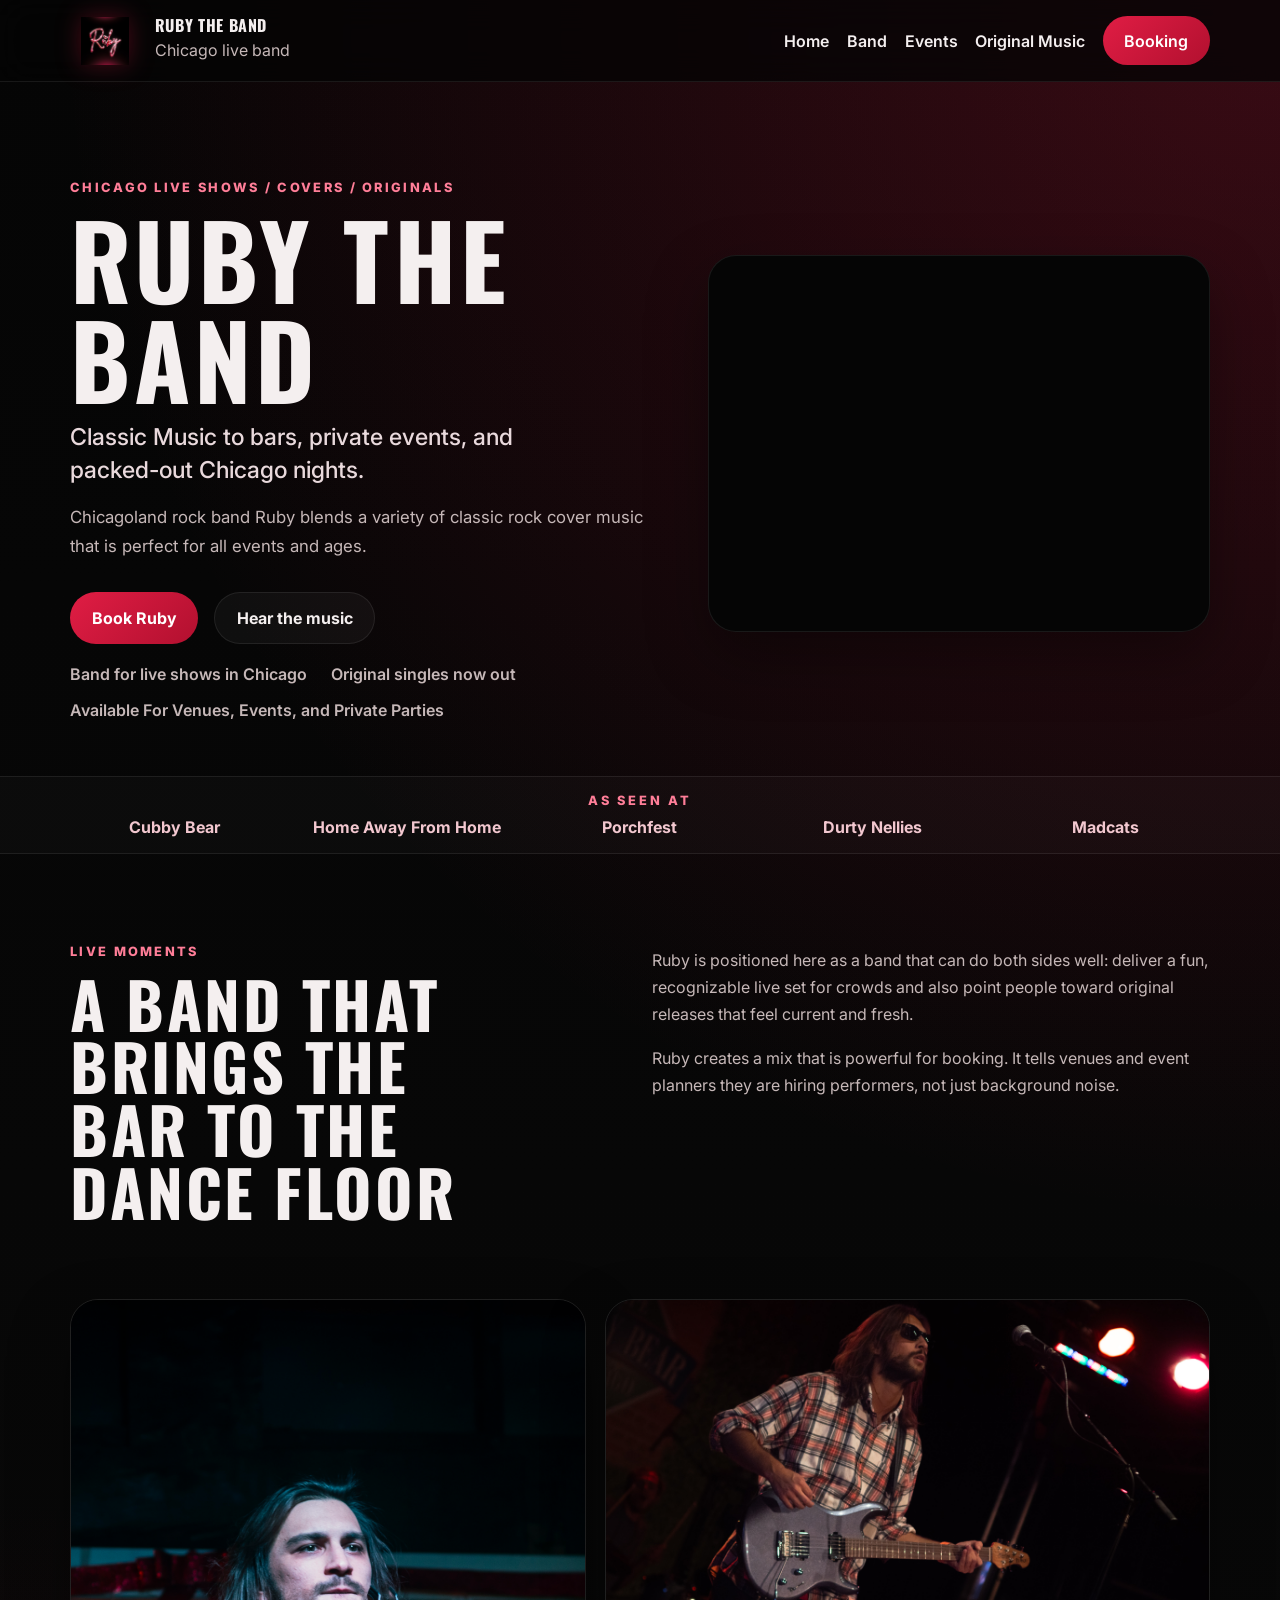
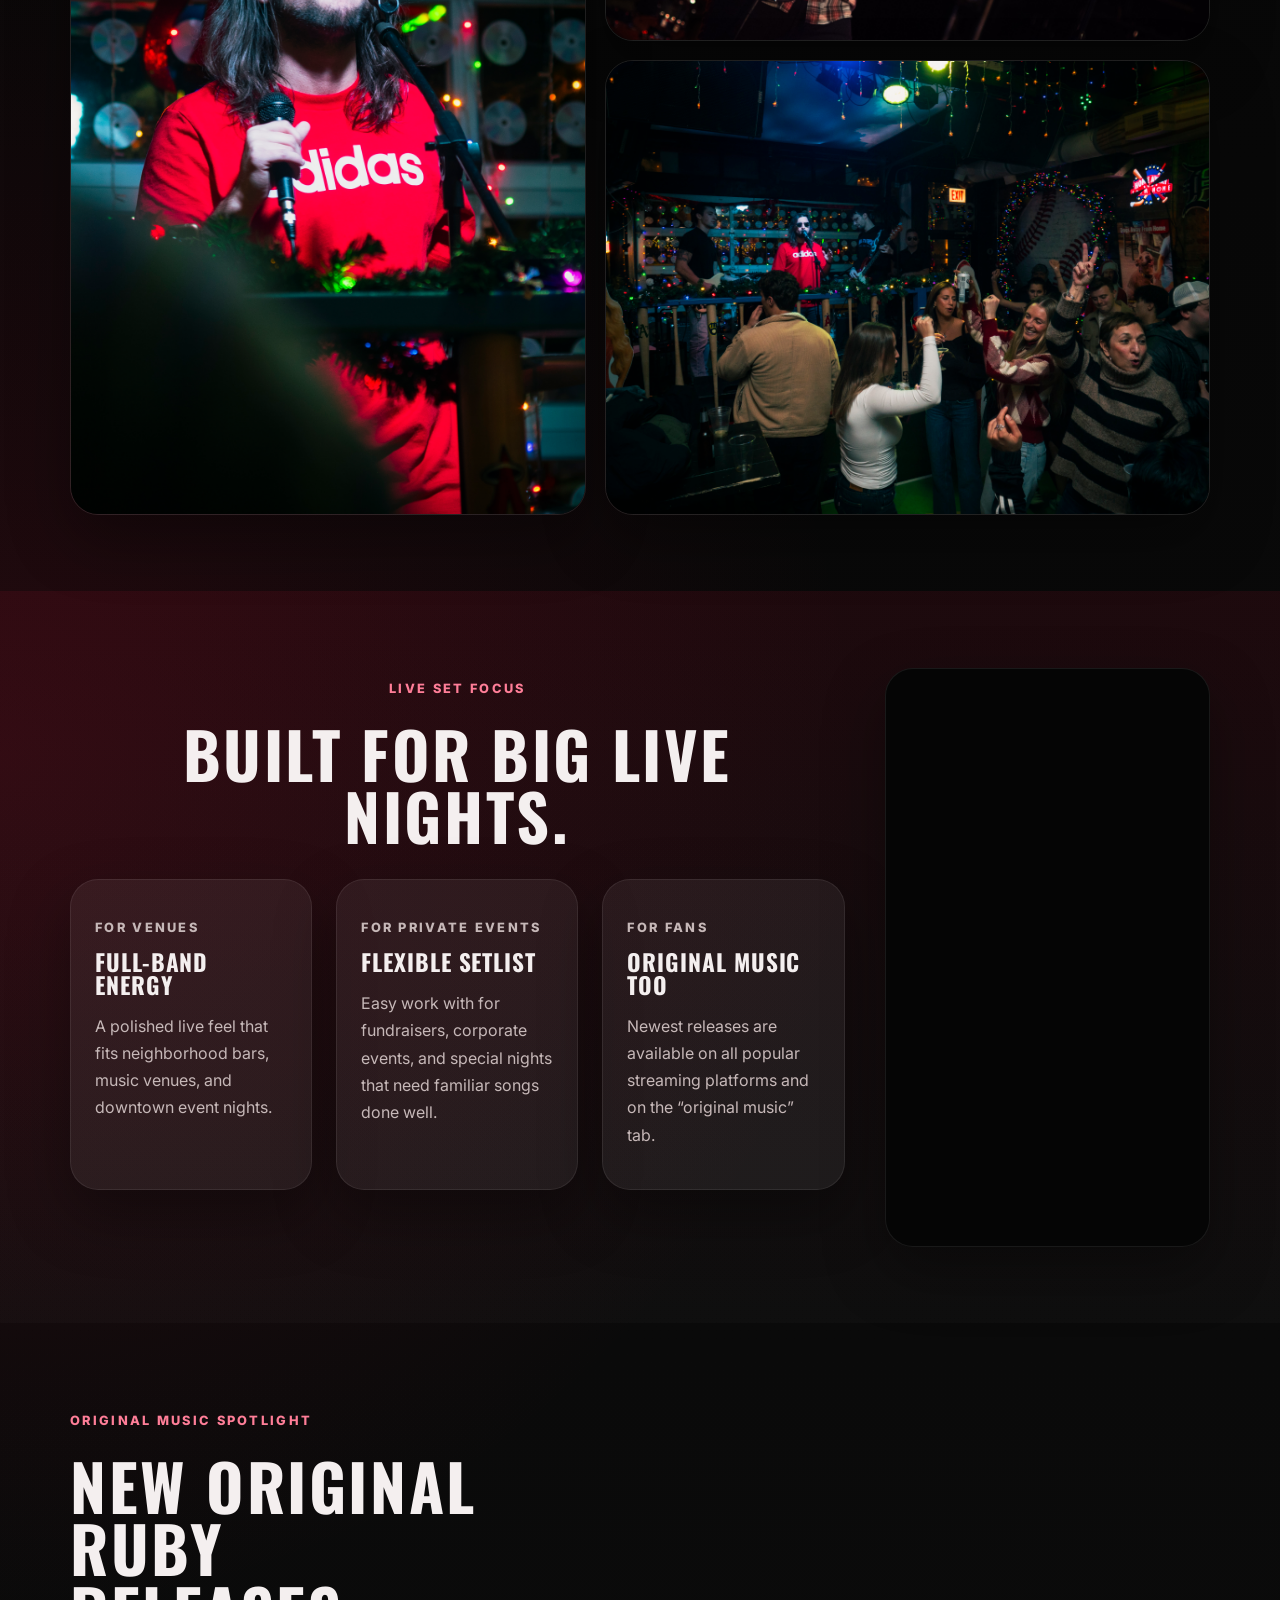
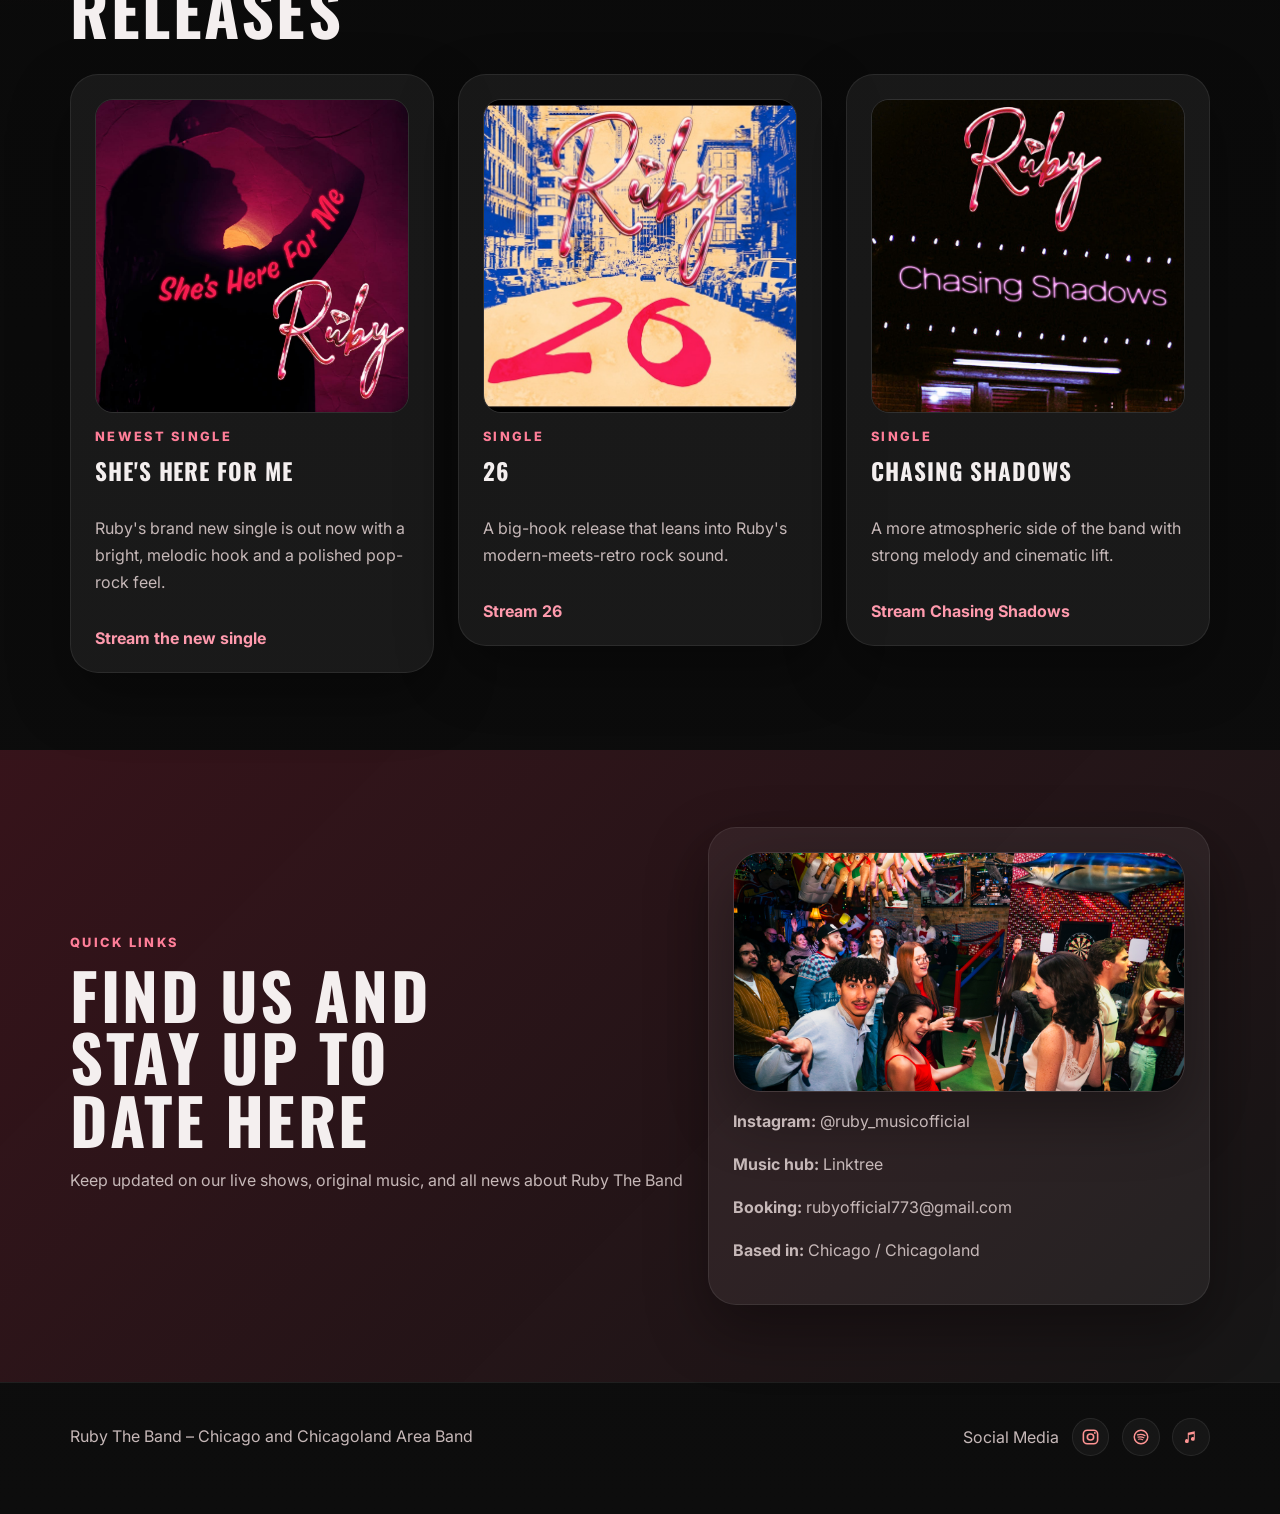
==== commit fd220224: "Add files via upload" ====
--- a/index.html
+++ b/index.html
@@ -20,7 +20,7 @@
     <header class="site-header">
       <div class="container nav-wrap">
         <a class="brand" href="index.html">
-          <img class="brand-logo" src="assets/ruby-neon-logo.jpg" alt="Ruby logo" />
+          <img data-site-image="site-logo" class="brand-logo" src="assets/ruby-neon-logo.jpg" alt="Ruby logo" />
           <span class="brand-copy">
             <strong>RUBY THE BAND</strong>
             <span>Chicago live band</span>
@@ -61,13 +61,14 @@
           </div>
 
           <div class="hero-visual">
-            <figure class="photo-frame glow-card hero-photo">
-              <img
-                class="crop-new-hero"
-                src="assets/ruby-hero-live.jpg"
-                alt="Ruby performing live under stage lights"
-              />
-            </figure>
+            <div class="video-embed home-hero-video">
+              <iframe
+                src="https://www.youtube.com/embed/Ib4KRGGW9fY?autoplay=1&amp;mute=1&amp;playsinline=1&amp;loop=1&amp;playlist=Ib4KRGGW9fY&amp;rel=0"
+                title="Ruby live performance"
+                allow="accelerometer; autoplay; clipboard-write; encrypted-media; gyroscope; picture-in-picture; web-share"
+                allowfullscreen
+              ></iframe>
+            </div>
           </div>
         </div>
       </section>
@@ -111,6 +112,7 @@
             <figure class="story-photo story-photo-tall">
               <img
                 class="crop-george"
+                data-site-image="home-live-left"
                 src="assets/xmas-george-close.jpg"
                 alt="George singing live on stage"
               />
@@ -118,6 +120,7 @@
             <figure class="story-photo story-photo-wide">
               <img
                 class="crop-new-story-wide"
+                data-site-image="home-live-top-right"
                 src="assets/ruby-story-wide.jpg"
                 alt="Ruby guitarist and vocalist during a live set"
               />
@@ -125,6 +128,7 @@
             <figure class="story-photo story-photo-square">
               <img
                 class="crop-crowd"
+                data-site-image="home-live-bottom-right"
                 src="assets/xmas-crowd-wide.jpg"
                 alt="Crowd gathered around a Ruby show"
               />
@@ -169,7 +173,7 @@
           </div>
           <div class="video-embed video-embed-vertical">
             <iframe
-              src="https://www.youtube.com/embed/D25nni0shY4"
+              src="https://www.youtube.com/embed/BoqOcgFbAbk"
               title="Ruby live recap"
               loading="lazy"
               allow="accelerometer; autoplay; clipboard-write; encrypted-media; gyroscope; picture-in-picture; web-share"
@@ -239,6 +243,7 @@
             <figure class="booking-photo">
               <img
                 class="crop-dancefloor"
+                data-site-image="home-quick-links"
                 src="assets/xmas-dancefloor.jpg"
                 alt="Audience dancing during a Ruby performance"
               />
--- a/styles.css
+++ b/styles.css
@@ -728,6 +728,12 @@
   justify-self: end;
 }
 
+.home-hero-video,
+.music-hero-video {
+  width: 100%;
+  aspect-ratio: 4 / 3;
+}
+
 .video-embed iframe {
   display: block;
   width: 100%;
